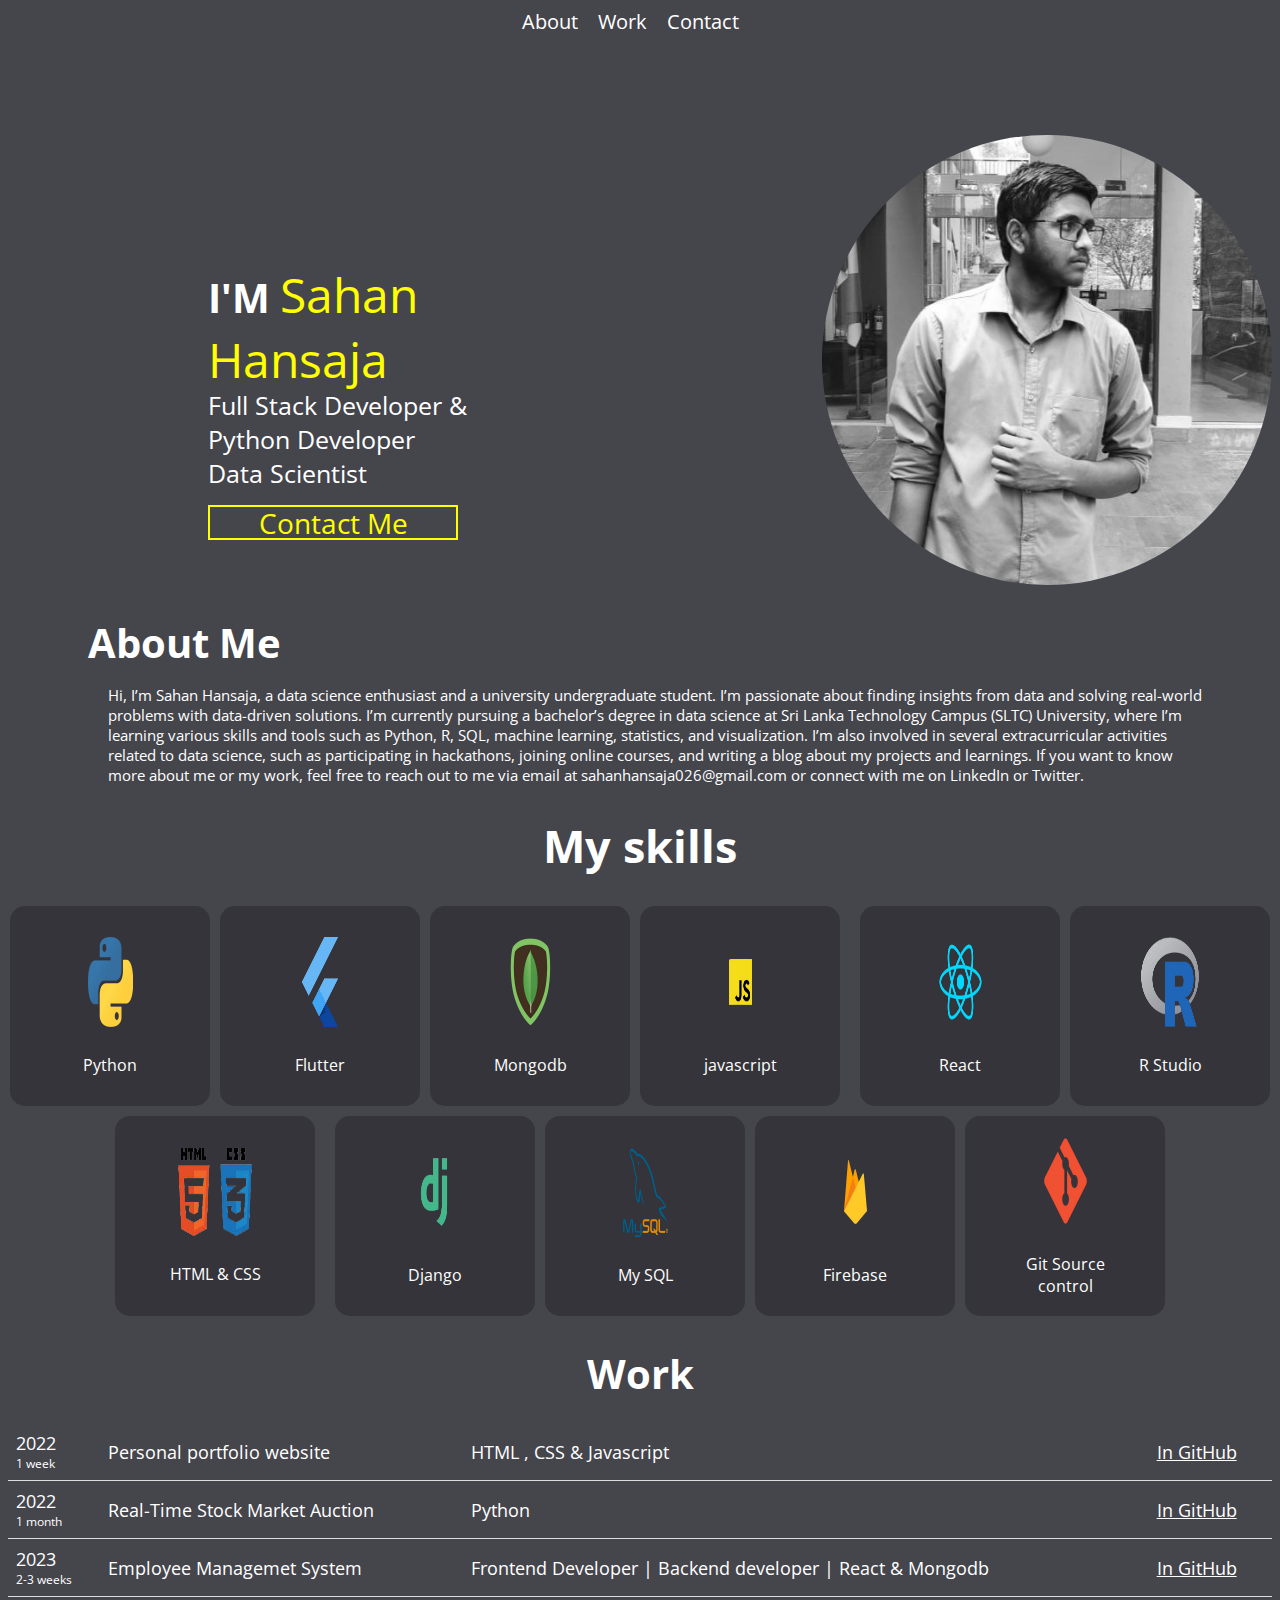
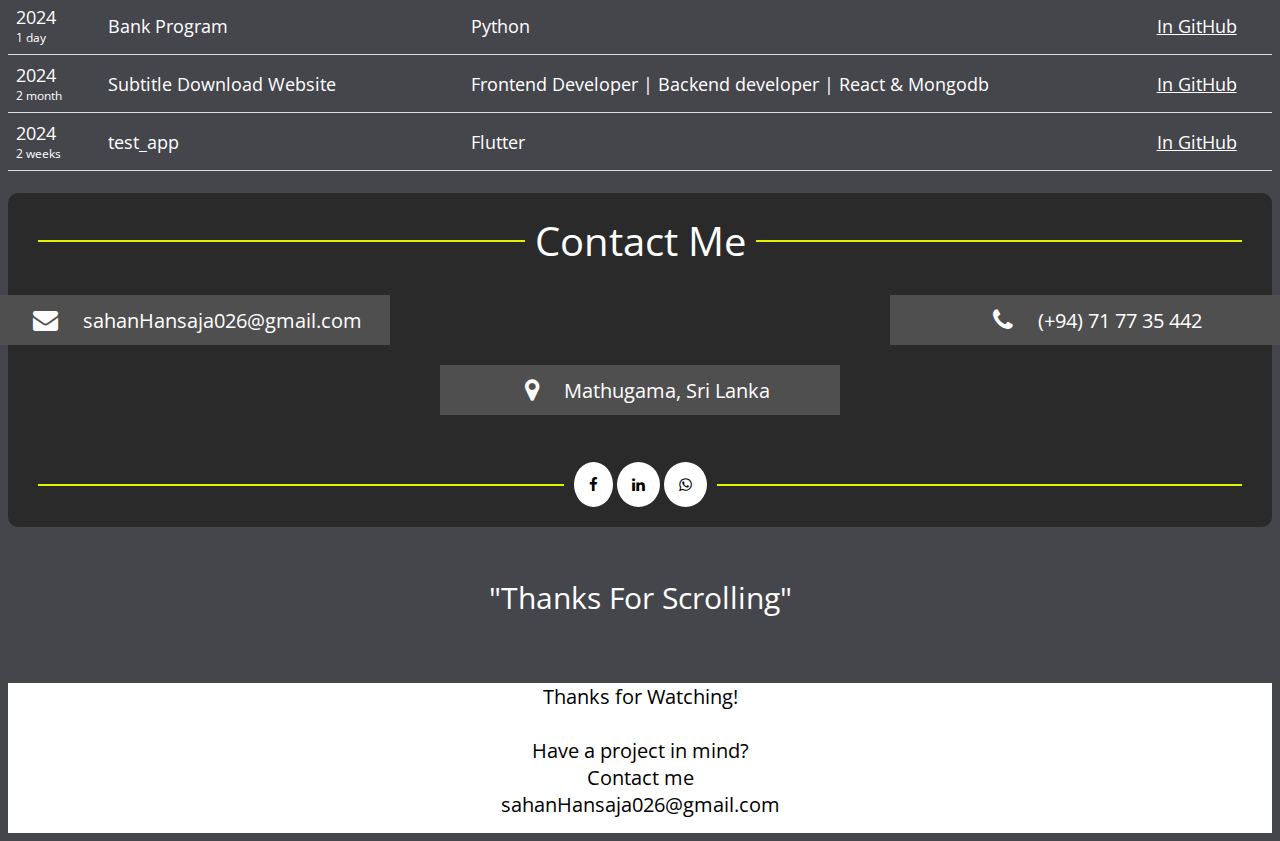
==== index.html @ e324b149 "Update index.html" ====
<html>
  <head>
    <title></title>
    <link rel="stylesheet" href="style.css" />
    <script src="script.js"></script>
    <link rel="preconnect" href="https://fonts.googleapis.com" />
    <link rel="preconnect" href="https://fonts.gstatic.com" crossorigin />
    <link
      href="https://fonts.googleapis.com/css2?family=Open+Sans:ital,wght@0,300..800;1,300..800&display=swap"
      rel="stylesheet"
    />
    <meta name="viewport" content="width=device-width, initial-scale=1" />
    <link
      rel="stylesheet"
      href="https://cdnjs.cloudflare.com/ajax/libs/font-awesome/4.7.0/css/font-awesome.min.css"
    />
  </head>
  <body>
    <nav id="myTopnav">
      <a class="link" href="#about">About</a>
      <a class="link" href="#work">Work</a>
      <a class="link" href="#contact">Contact</a>
      <a href="javascript:void(0);" class="icon" onclick="myFunction()"></a>
    </nav>
    <div class="profile">
      <div class="texts">
        <h1>
          I'M <font color="yellow" size="7px"><b>Sahan Hansaja</b></font>
        </h1>
        <h2>Full Stack Developer & Python Developer</h2>
        <h2>Data Scientist</h2>
        <button>Contact Me</button>
      </div>
      <img
        class="grayscale"
        src="images/profile.jpg"
        alt="Profile"
        width="300"
        height="300"
      />
    </div>
    <div class="sections" id="about">About Me</div>
    <div class="about">
      <p>
        Hi, I’m Sahan Hansaja, a data science enthusiast and a university
        undergraduate student. I’m passionate about finding insights from data
        and solving real-world problems with data-driven solutions. I’m
        currently pursuing a bachelor’s degree in data science at Sri Lanka
        Technology Campus (SLTC) University, where I’m learning various skills
        and tools such as Python, R, SQL, machine learning, statistics, and
        visualization. I’m also involved in several extracurricular activities
        related to data science, such as participating in hackathons, joining
        online courses, and writing a blog about my projects and learnings. If
        you want to know more about me or my work, feel free to reach out to me
        via email at sahanhansaja026@gmail.com or connect with me on LinkedIn or
        Twitter.
      </p>
    </div>
    <center><h1>My skills</h1></center>
    <div class="iconset">
      <!--Python-->
      <div class="poster">
        <img src="images/python.png" alt="Python Icon" />
        <br />
        Python
      </div>
      <!--Flutter-->
      <div class="poster">
        <img src="images/flutter.png" alt="Flutter Icon" />
        <br />
        Flutter
      </div>
      <!--Mongodb-->
      <div class="poster">
        <img src="images/mongodb.png" alt="mongodb Icon" />
        <br />
        Mongodb
      </div>
      <!--JavaScript-->
      <div class="poster">
        <img src="images/javascript.png" alt="javascript Icon" />
        <br />
        javascript
      </div>

      <br />

      <!--React-->
      <div class="poster">
        <img src="images/react.png" alt="React Icon" />
        <br />
        React
      </div>
      <!--R-->
      <div class="poster">
        <img src="images/r.png" alt="r Icon" />
        <br />
        R Studio
      </div>
      <!--HTML and CSS-->
      <div class="poster">
        <img src="images/html.png" alt="html and css Icon" />
        <br />
        HTML & CSS
      </div>

      <br />

      <!--Django-->
      <div class="poster">
        <img src="images/django.png" alt="Django Icon" />
        <br />
        Django
      </div>
      <!--MY SQL-->
      <div class="poster">
        <img src="images/sql.png" alt="MY SQL Icon" />
        <br />
        My SQL
      </div>
      <!--Firebase-->
      <div class="poster">
        <img src="images/firebase.png" alt="Firebase Icon" />
        <br />
        Firebase
      </div>
      <!--git-->
      <div class="poster">
        <img src="images/git.png" alt="git source control Icon" />
        <br />
        Git Source<br />control
      </div>
    </div>
    <center><div class="title" id="work">Work</div></center>
    <br />
    <div class="portfolio">
      <table id="customers">
        <tr>
          <td>
            2022<br />
            <div class="subtopic">1 week</div>
          </td>
          <td>Personal portfolio website</td>
          <td>HTML , CSS & Javascript</td>
          <td>
            <a
              href="https://github.com/sahanHansaja026/My-Portfolio---HTML-CSS-JavaScript-"
              ><u>In GitHub</u></a
            >
          </td>
        </tr>
        <tr>
          <td>
            2022<br />
            <div class="subtopic">1 month</div>
          </td>
          <td>Real-Time Stock Market Auction</td>
          <td>Python</td>
          <td>
            <a
              href="https://github.com/sahanHansaja026/Real-Time-Stock-Market-Auction---Python-Web-Socket-"
              ><u>In GitHub</u></a
            >
          </td>
        </tr>
        <tr>
          <td>
            2023<br />
            <div class="subtopic">2-3 weeks</div>
          </td>
          <td>Employee Managemet System</td>
          <td>Frontend Developer | Backend developer | React & Mongodb</td>
          <td>
            <a
              href="https://github.com/sahanHansaja026/Employee-Management-System---MERN-"
              ><u>In GitHub</u></a
            >
          </td>
        </tr>
        <tr>
          <td>
            2024<br />
            <div class="subtopic">1 day</div>
          </td>
          <td>Bank Program</td>
          <td>Python</td>
          <td>
            <a href="https://github.com/sahanHansaja026/Bank-Program---Python-"
              ><u>In GitHub</u></a
            >
          </td>
        </tr>
        <tr>
          <td>
            2024<br />
            <div class="subtopic">2 month</div>
          </td>
          <td>Subtitle Download Website</td>
          <td>Frontend Developer | Backend developer | React & Mongodb</td>
          <td>
            <a
              href="https://github.com/sahanHansaja026/subtitle-website---MERN-"
              ><u>In GitHub</u></a
            >
          </td>
        </tr>
        <tr>
          <td>
            2024<br />
            <div class="subtopic">2 weeks</div>
          </td>
          <td>test_app</td>
          <td>Flutter</td>
          <td>
            <a
              href="https://github.com/sahanHansaja026/Mobile-Templates---Flutter-"
              ><u>In GitHub</u></a
            >
          </td>
        </tr>
      </table>
    </div>
    <br />
    <div class="contact-section">
      <h1 class="contact-header" id="contact"><span>Contact Me</span></h1>
      <br />
      <div class="containers">
        <div class="box-wrapper">
          <div class="box">
            <i
              class="fa fa-envelope"
              style="font-size: 25px; color: rgb(253, 253, 253)"
            ></i>
            sahanHansaja026@gmail.com
          </div>
          <div class="box">
            <i
              class="fa fa-phone"
              style="font-size: 25px; color: rgb(253, 253, 253)"
            ></i
            >(+94) 71 77 35 442
          </div>
        </div>
        <div class="box-wrapper">
          <div class="box">
            <i
              class="fa fa-map-marker"
              style="font-size: 25px; color: rgb(253, 253, 253)"
            ></i
            >Mathugama, Sri Lanka
          </div>
        </div>
        <br />
      </div>
      <h1 class="contact-icon">
        <span>
          <a href="#" class="fa fa-facebook"></a>
          <a href="#" class="fa fa-linkedin"></a>
          <a href="#" class="fa fa-whatsapp"></a>
        </span>
      </h1>
    </div>
    <center><div class="end">"Thanks For Scrolling"</div></center>
    <div class="foot">
      <div class="textof">
        <center>
          <b>
            Thanks for Watching!<br />
            <br />
            Have a project in mind?<br />
            Contact me<br />
            sahanHansaja026@gmail.com
          </b>
        </center>
      </div>
    </div>
  </body>
</html>
---- style.css ----
body {
  background-color: rgb(69, 69, 76);
}
* {
  font-family: "Open Sans", sans-serif;
  font-optical-sizing: auto;
  font-weight: 400;
  font-style: normal;
  font-variation-settings: "wdth" 100;
}
nav {
  display: flex;
  gap: 20px;
  justify-content: center;
}

nav a {
  text-decoration: none;
  font-size: 20px;
  color: white;
}
.profile {
  margin-top: 200px;
  display: flex;
  margin-left: 200px;
}
.profile .texts {
  flex-direction: column;
}
.profile .texts h1 {
  color: white;
  font-size: 40px;
  margin-bottom: -25px;
  font-weight: bold;
}
.profile .texts h2 {
  font-size: 25px;
  color: white;
  margin-bottom: -20px;
}
.profile img {
  width: 33%;
  margin-top: -100px;
  margin-left: 300px;
  width: 450px;
  height: 450px;
  border-radius: 50%;
}
.profile .texts button {
  background-color: transparent;
  border: 2px solid yellow;
  width: 250px;
  height: 35px;
  color: yellow;
  font-size: 28px;
  margin-top: 35px;
  text-align: center;
  padding: 0;
  display: flex;
  align-items: center;
  justify-content: center;
}

.grayscale {
  filter: grayscale(100%);
}
.sections {
  margin-left: 80px;
  color: white;
  font-size: 40px;
  margin-top: 30px;
  font-weight: bold;
}
.title {
  color: white;
  font-size: 40px;
  margin-top: 30px;
  font-weight: bold;
}
.about {
  margin-left: 100px;
  color: white;
  width: 1100px;
}
.about p {
  font-size: 15px;
}
h1 {
  font-weight: bold;
  font-size: 45px;
  color: white;
}

.iconset {
  display: flex;
  flex-wrap: wrap;
  justify-content: center;
  margin-top: 20px;
  width: 100%;
  height: fit-content;
  gap: 10px;
}

.iconset .poster {
  width: 200px;
  height: 200px;
  background-color: rgb(52, 52, 58);
  display: flex;
  flex-direction: column;
  justify-content: center;
  align-items: center;
  text-align: center;
  padding: 10px;
  box-sizing: border-box;
  color: white;
  border-radius: 15px;
}
.iconset .poster:hover {
  background-color: rgb(73, 73, 85);
}
.iconset .poster img {
  max-width: 100%;
  max-height: 50%;
  margin-bottom: 5px;
}

.iconset br {
  display: flex;
  width: 100%;
  content: "";
}

.portfolio {
  font-size: 25px;
  color: white;
}
#customers {
  border-collapse: collapse;
  width: 100%;
  color: white;
  font-size: 18px;
}

#customers .subtopic {
  font-size: 12px;
}

#customers td,
#customers th {
  border-bottom: 1px solid #ddd;
  padding: 8px;
}

#customers tr:hover {
  background-color: #ddd;
  color: black;
}

#customers tr:hover a {
  color: black;
}

#customers a {
  color: white;
  text-decoration: none;
}

.contact-section {
  text-align: center;
  margin: none;
  padding: 20px;
  border-radius: 10px;
  font-size: 20px;
  font-weight: bold;
  background-color: rgb(43, 42, 42);
}

.contact-header {
  display: flex;
  align-items: center;
  justify-content: center;
  font-size: 2em;
  color: #ffffff;
  margin: 0;
  position: relative;
}
.contact-icon {
  display: flex;
  align-items: center;
  justify-content: center;
  font-size: 15px;
  color: #ffffff;
  margin: 0;
  position: relative;
}

.contact-header::before,
.contact-header::after,
.contact-icon::before,
.contact-icon::after {
  content: "";
  flex: 1;
  border-bottom: 2px solid #e2f200;
  margin: 0 10px;
}

.containers {
  display: flex;
  flex-direction: column;
  gap: 20px; 
  align-items: center;
}

.box-wrapper {
  display: flex;
  gap: 500px; 
}

.box {
  width: 400px;
  height: 50px;
  background-color: #504f4f;
  color: #ffffff;
  display: flex;
  justify-content: center;
  align-items: center;
}
.box .fa{
  margin-right: 10px;
}
.fa {
  padding: 15px;
  font-size: 50px;
  text-align: center;
  text-decoration: none;
  border-radius: 50%;
}

.fa:hover {
    opacity: 0.7;
}

.fa-facebook {
  background: #ffffff;
  color: rgb(0, 0, 0);
}

.fa-linkedin {
  background: #ffffff;
  color: rgb(0, 0, 0);
}
.fa-whatsapp {
  background: #ffffff;
  color: rgb(0, 0, 0);
}
.end{
  font-size: 30px;
  color: white;
  margin-top: 50px;
  margin-bottom: 50px;
}
.foot{
  background-color: white;
  height: 150px;
  font-size: 20px;
  font-weight: bold;
  margin-top: 25px;
}
.textof{
  margin-top: 65px;
  font-size: 20px;
  font-weight: bold;
}
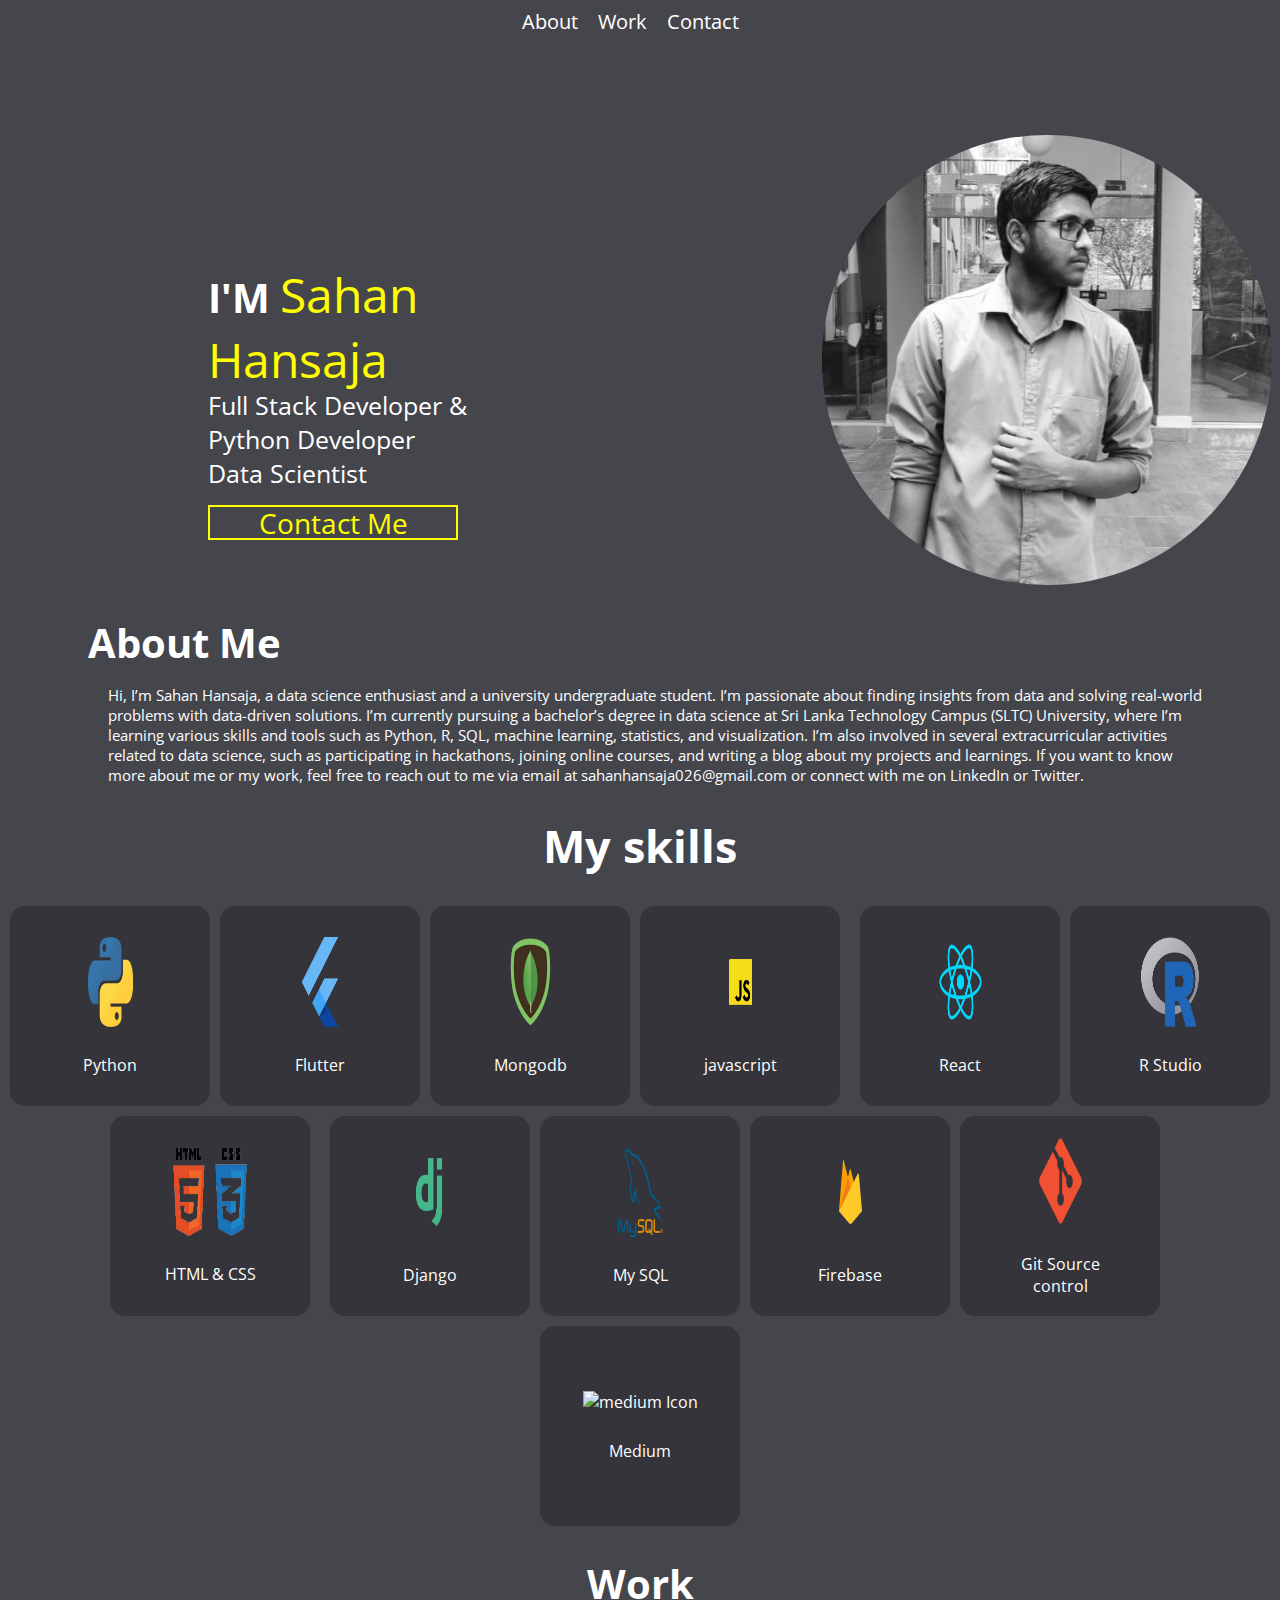
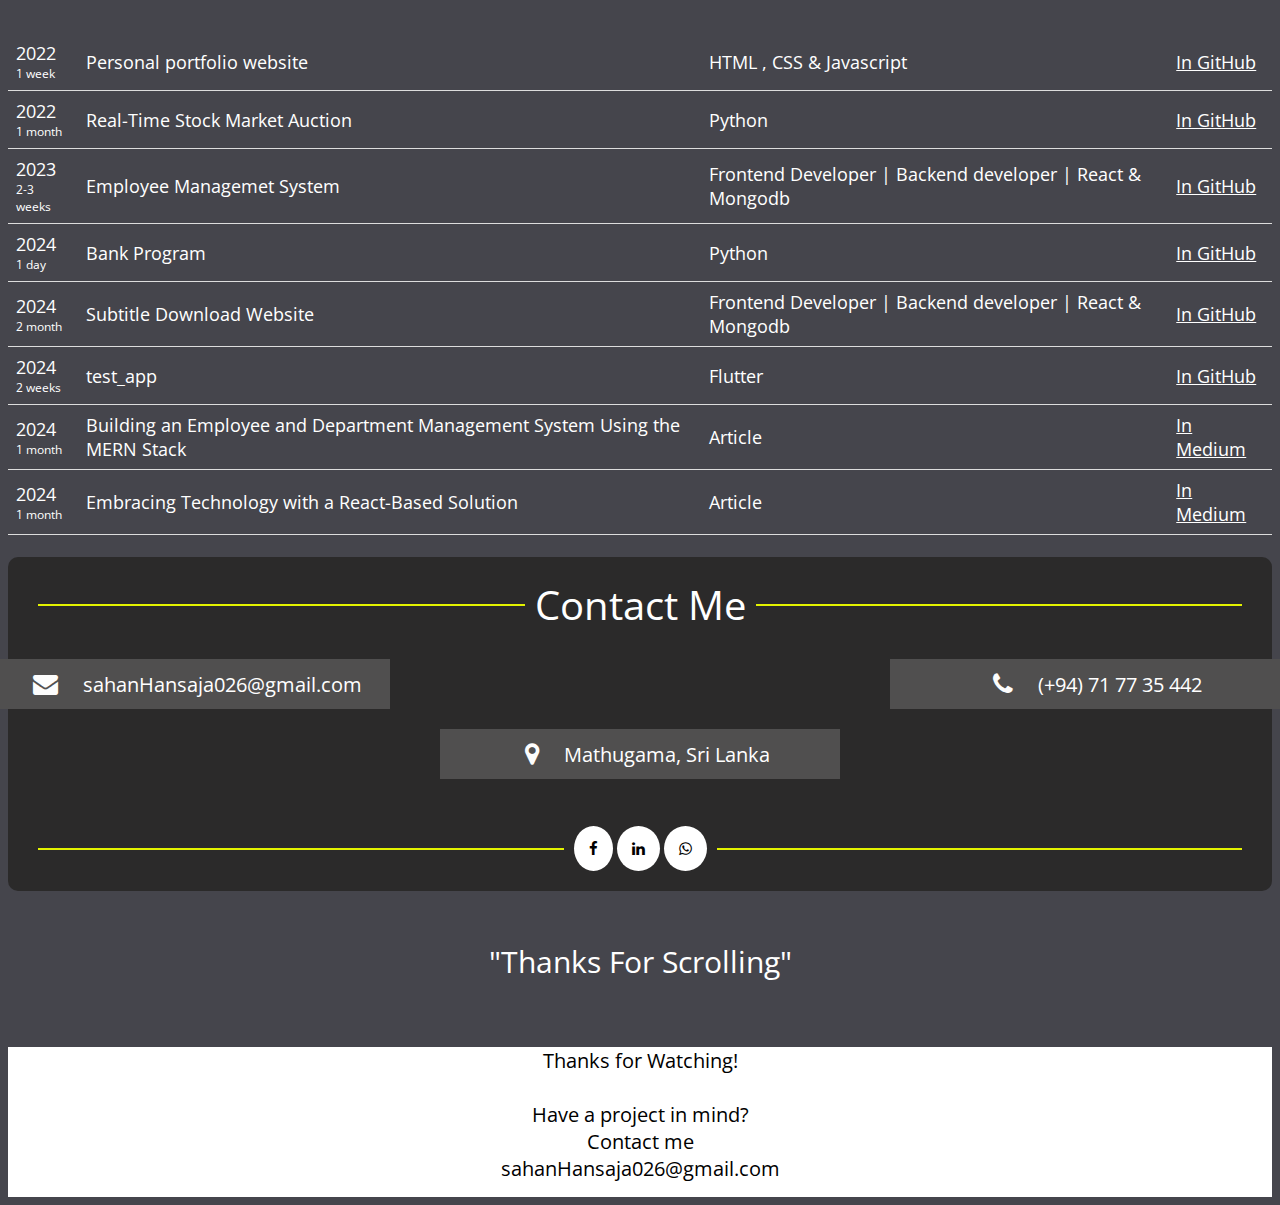
==== commit 4dd6258a: "Update index.html" ====
--- a/index.html
+++ b/index.html
@@ -108,27 +108,36 @@
 
       <!--Django-->
       <div class="poster">
-        <img src="images/django.png" alt="Django Icon" />
+        <img src="/images/django.png" alt="Django Icon" />
         <br />
         Django
       </div>
       <!--MY SQL-->
       <div class="poster">
-        <img src="images/sql.png" alt="MY SQL Icon" />
+        <img src="/images/sql.png" alt="MY SQL Icon" />
         <br />
         My SQL
       </div>
       <!--Firebase-->
       <div class="poster">
-        <img src="images/firebase.png" alt="Firebase Icon" />
+        <img src="/images/firebase.png" alt="Firebase Icon" />
         <br />
         Firebase
       </div>
       <!--git-->
       <div class="poster">
-        <img src="images/git.png" alt="git source control Icon" />
+        <img src="/images/git.png" alt="git source control Icon" />
         <br />
         Git Source<br />control
+      </div>
+
+      <br />
+
+      <!--medium-->
+      <div class="poster">
+        <img src="/images/medium.png" alt="medium Icon" />
+        <br />
+        Medium
       </div>
     </div>
     <center><div class="title" id="work">Work</div></center>
@@ -215,6 +224,37 @@
             <a
               href="https://github.com/sahanHansaja026/Mobile-Templates---Flutter-"
               ><u>In GitHub</u></a
+            >
+          </td>
+        </tr>
+        <tr>
+          <td>
+            2024<br />
+            <div class="subtopic">1 month</div>
+          </td>
+          <td>
+            Building an Employee and Department Management System Using the MERN
+            Stack
+          </td>
+          <td>Article</td>
+          <td>
+            <a
+              href="https://medium.com/@sahanhansaja026/building-an-employee-and-department-management-system-using-the-mern-stack-48e07afddf5f"
+              ><u>In Medium</u></a
+            >
+          </td>
+        </tr>
+        <tr>
+          <td>
+            2024<br />
+            <div class="subtopic">1 month</div>
+          </td>
+          <td>Embracing Technology with a React-Based Solution</td>
+          <td>Article</td>
+          <td>
+            <a
+              href="https://medium.com/@sahanhansaja026/embracing-technology-with-a-react-based-solution-4844857ac4e4"
+              ><u>In Medium</u></a
             >
           </td>
         </tr>
--- a/style.css
+++ b/style.css
@@ -19,6 +19,7 @@
   font-size: 20px;
   color: white;
 }
+
 .profile {
   margin-top: 200px;
   display: flex;
@@ -71,6 +72,7 @@
   margin-top: 30px;
   font-weight: bold;
 }
+
 .title {
   color: white;
   font-size: 40px;
@@ -84,11 +86,6 @@
 }
 .about p {
   font-size: 15px;
-}
-h1 {
-  font-weight: bold;
-  font-size: 45px;
-  color: white;
 }
 
 .iconset {
@@ -184,6 +181,7 @@
   margin: 0;
   position: relative;
 }
+
 .contact-icon {
   display: flex;
   align-items: center;
@@ -207,13 +205,13 @@
 .containers {
   display: flex;
   flex-direction: column;
-  gap: 20px; 
+  gap: 20px;
   align-items: center;
 }
 
 .box-wrapper {
   display: flex;
-  gap: 500px; 
+  gap: 500px;
 }
 
 .box {
@@ -225,9 +223,10 @@
   justify-content: center;
   align-items: center;
 }
-.box .fa{
+.box .fa {
   margin-right: 10px;
 }
+
 .fa {
   padding: 15px;
   font-size: 50px;
@@ -237,7 +236,7 @@
 }
 
 .fa:hover {
-    opacity: 0.7;
+  opacity: 0.7;
 }
 
 .fa-facebook {
@@ -253,21 +252,112 @@
   background: #ffffff;
   color: rgb(0, 0, 0);
 }
-.end{
+.end {
   font-size: 30px;
   color: white;
   margin-top: 50px;
   margin-bottom: 50px;
 }
-.foot{
+
+.foot {
   background-color: white;
   height: 150px;
   font-size: 20px;
   font-weight: bold;
   margin-top: 25px;
 }
-.textof{
+.textof {
   margin-top: 65px;
   font-size: 20px;
   font-weight: bold;
-}+}
+h1 {
+  font-weight: bold;
+  font-size: 45px;
+  color: white;
+}
+@media (max-width: 576px) {
+  .iconset .poster {
+    width: 120px;
+    height: 120px;
+  }
+  .about {
+    display: block;
+    margin-left: 0px;
+    width: auto;
+  }
+  .about p {
+    font-size: 10px;
+  }
+  h1 {
+    font-size: 19px;
+  }
+  .containers {
+    display: block;
+  }
+  .end {
+    font-size: 19px;
+  }
+  .foot {
+    font-size: 15px;
+    width: auto;
+  }
+  .textof {
+    font-size: 15px;
+  }
+  .box-wrapper {
+    flex-direction: column;
+    gap: 0px;
+  }
+  .box {
+    width: 100%;
+    height: auto;
+    gap: 20px;
+  }
+  .box {
+    width: auto;
+    height: 40px;
+    font-size: 15px;
+    gap: 20px;
+  }
+  .contact-header {
+    font-size: 20px;
+  }
+  #customers {
+    font-size: 12px;
+  }
+  #customers .subtopic {
+    font-size: 8px;
+  }
+  .sections {
+    font-size: 19px;
+    margin-left: 0px;
+  }
+  .profile {
+    margin-top: 50px;
+    margin-left: 0px;
+    display: block;
+  }
+  .profile .texts h1 {
+    font-size: none;
+  }
+  .profile .texts h2 {
+    margin-top: 30px;
+    margin-left: 0px;
+    font-size: 15px;
+  }
+  .profile img {
+    display: block;
+    margin-top: 50px;
+    margin-left: 10px;
+    width: 250px;
+    height: 250px;
+  }
+  .profile .texts button {
+    width: 150px;
+    font-size: 15px;
+  }
+  nav a {
+    font-size: 15px;
+  }
+}
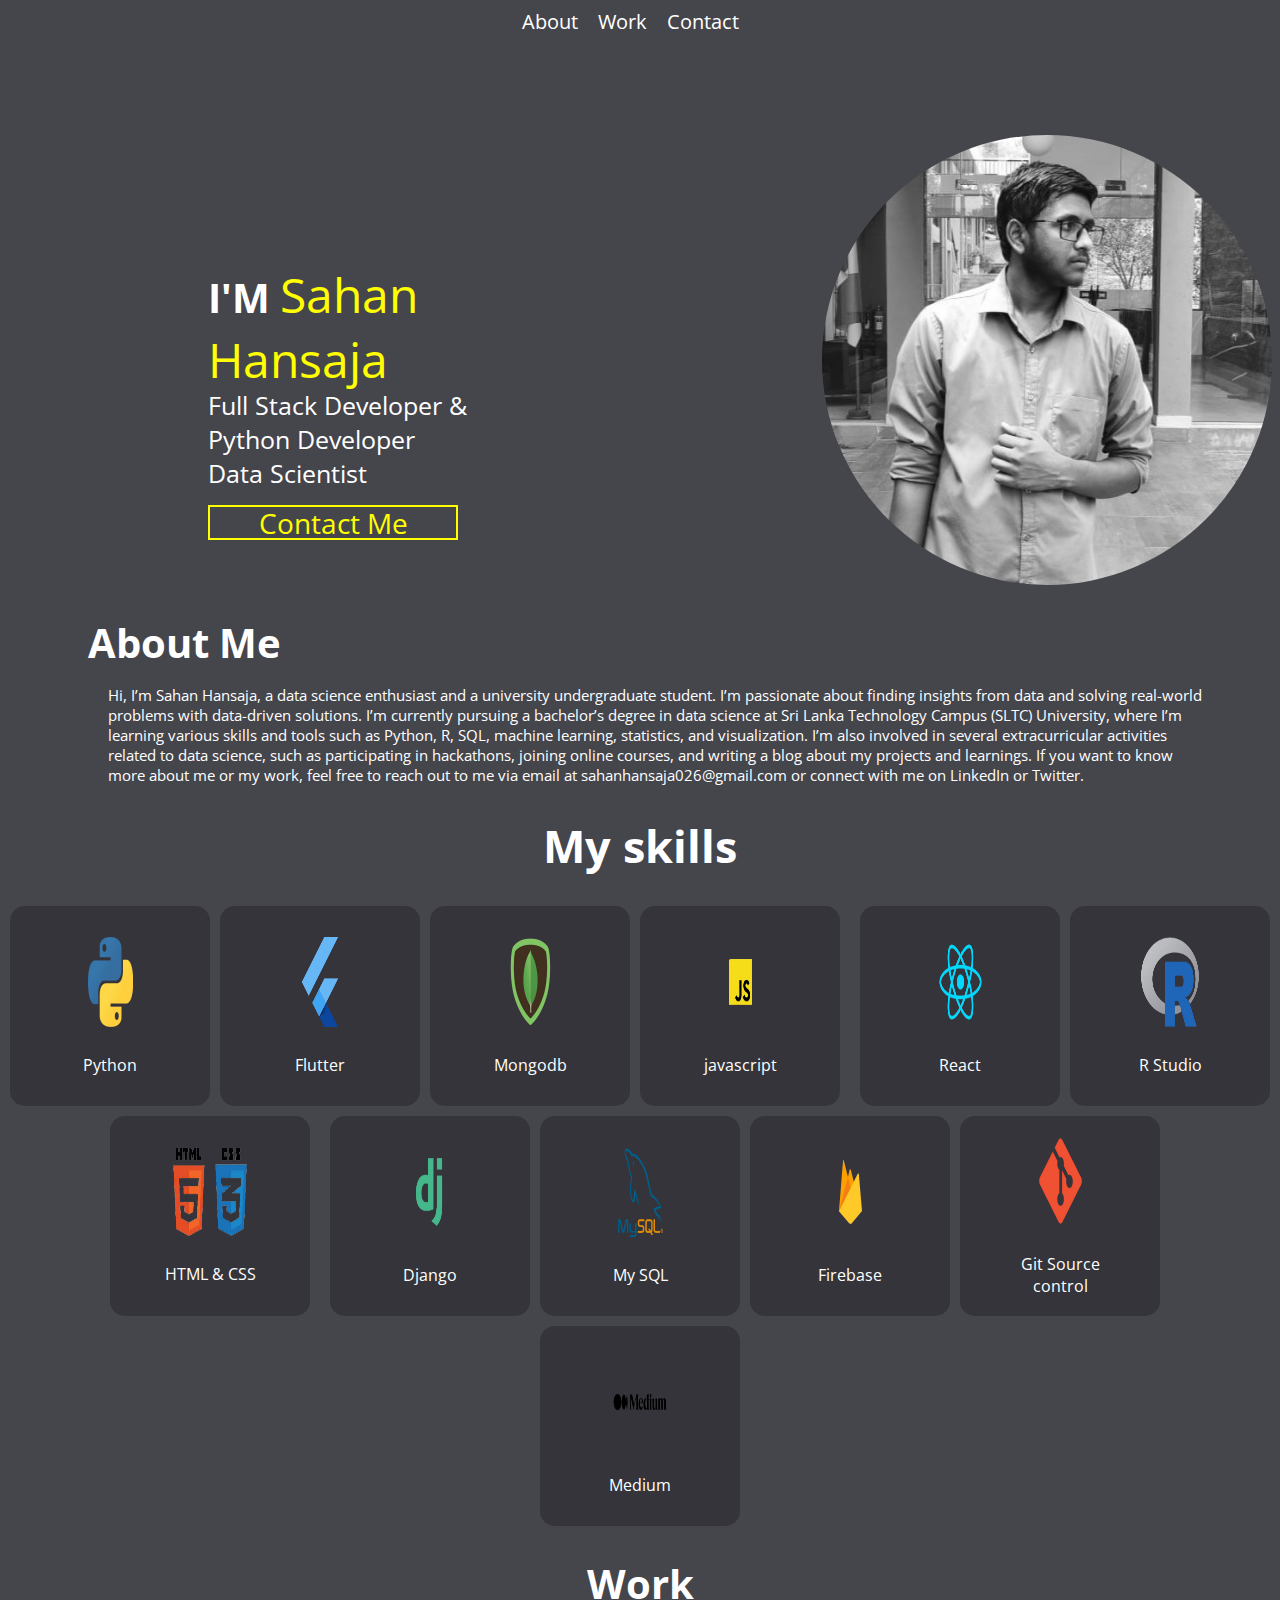
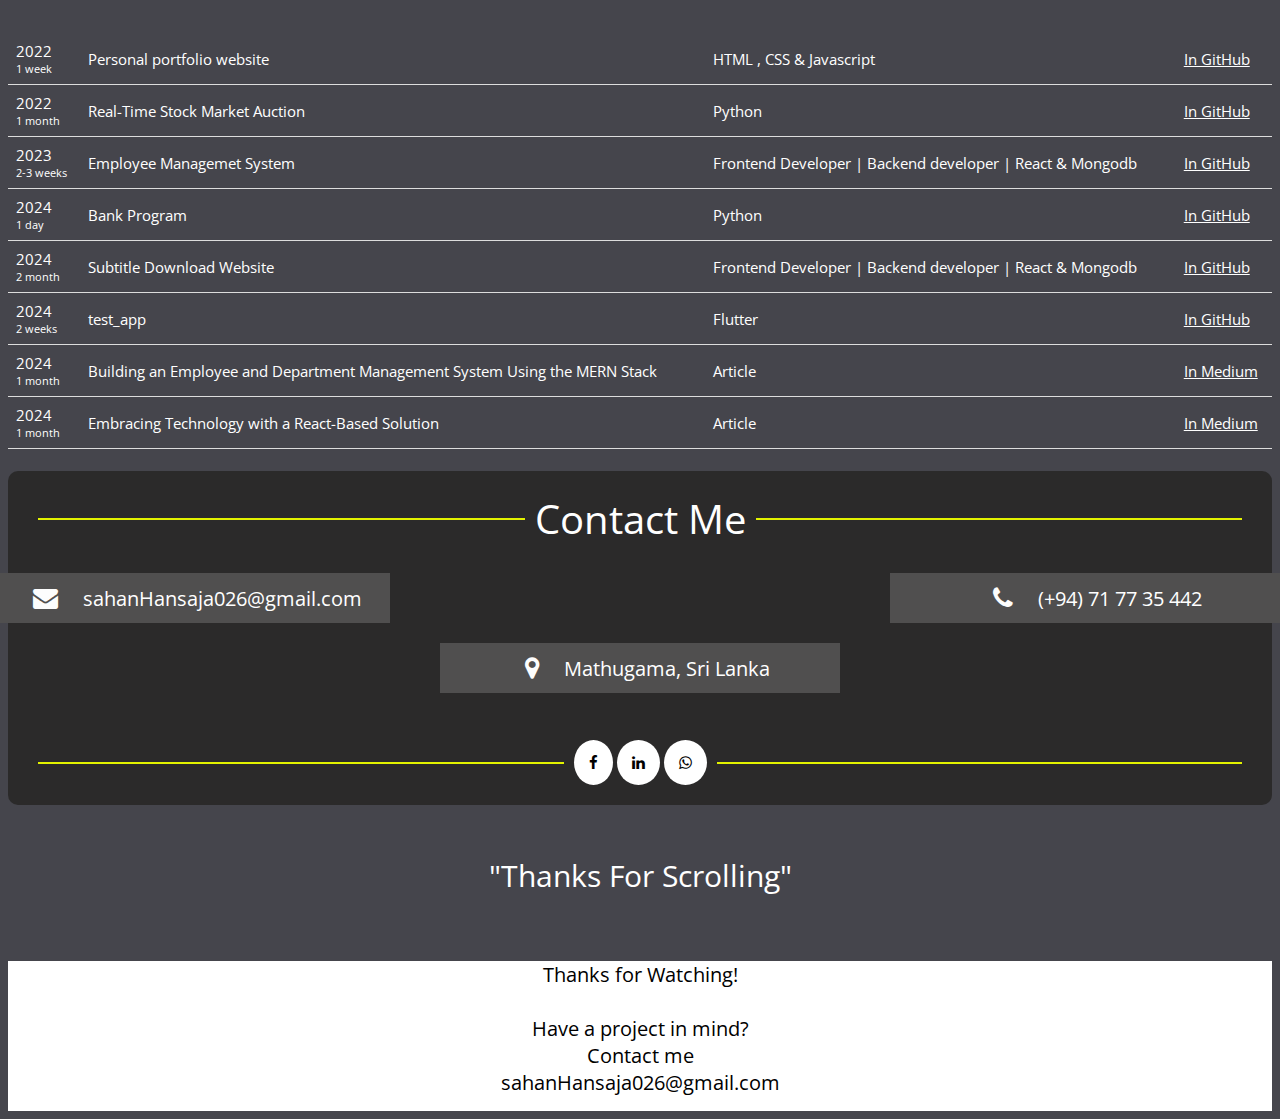
==== commit 6cb91b6b: "Update index.html" ====
--- a/index.html
+++ b/index.html
@@ -108,25 +108,25 @@
 
       <!--Django-->
       <div class="poster">
-        <img src="/images/django.png" alt="Django Icon" />
+        <img src="images/django.png" alt="Django Icon" />
         <br />
         Django
       </div>
       <!--MY SQL-->
       <div class="poster">
-        <img src="/images/sql.png" alt="MY SQL Icon" />
+        <img src="images/sql.png" alt="MY SQL Icon" />
         <br />
         My SQL
       </div>
       <!--Firebase-->
       <div class="poster">
-        <img src="/images/firebase.png" alt="Firebase Icon" />
+        <img src="images/firebase.png" alt="Firebase Icon" />
         <br />
         Firebase
       </div>
       <!--git-->
       <div class="poster">
-        <img src="/images/git.png" alt="git source control Icon" />
+        <img src="images/git.png" alt="git source control Icon" />
         <br />
         Git Source<br />control
       </div>
@@ -135,7 +135,7 @@
 
       <!--medium-->
       <div class="poster">
-        <img src="/images/medium.png" alt="medium Icon" />
+        <img src="images/medium.png" alt="medium Icon" />
         <br />
         Medium
       </div>
--- a/style.css
+++ b/style.css
@@ -135,11 +135,11 @@
   border-collapse: collapse;
   width: 100%;
   color: white;
-  font-size: 18px;
+  font-size: 15px;
 }
 
 #customers .subtopic {
-  font-size: 12px;
+  font-size: 11px;
 }
 
 #customers td,
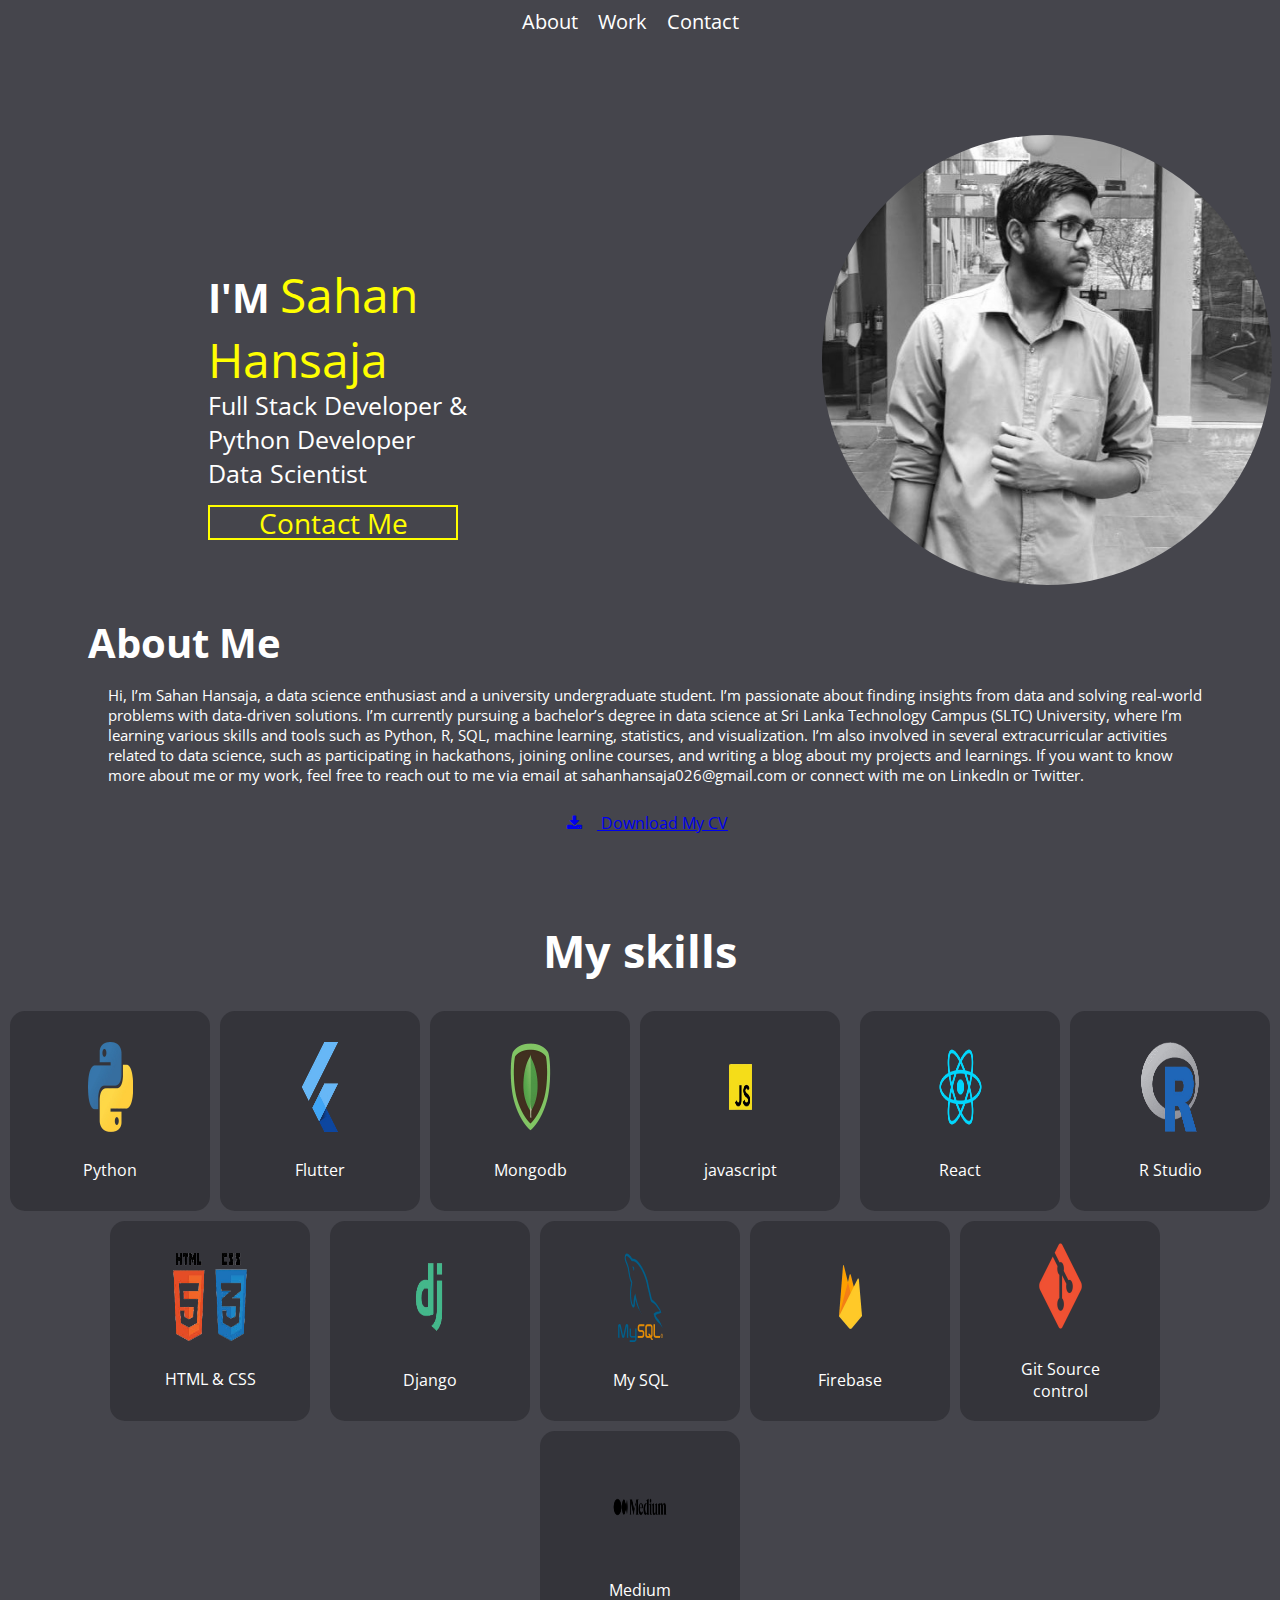
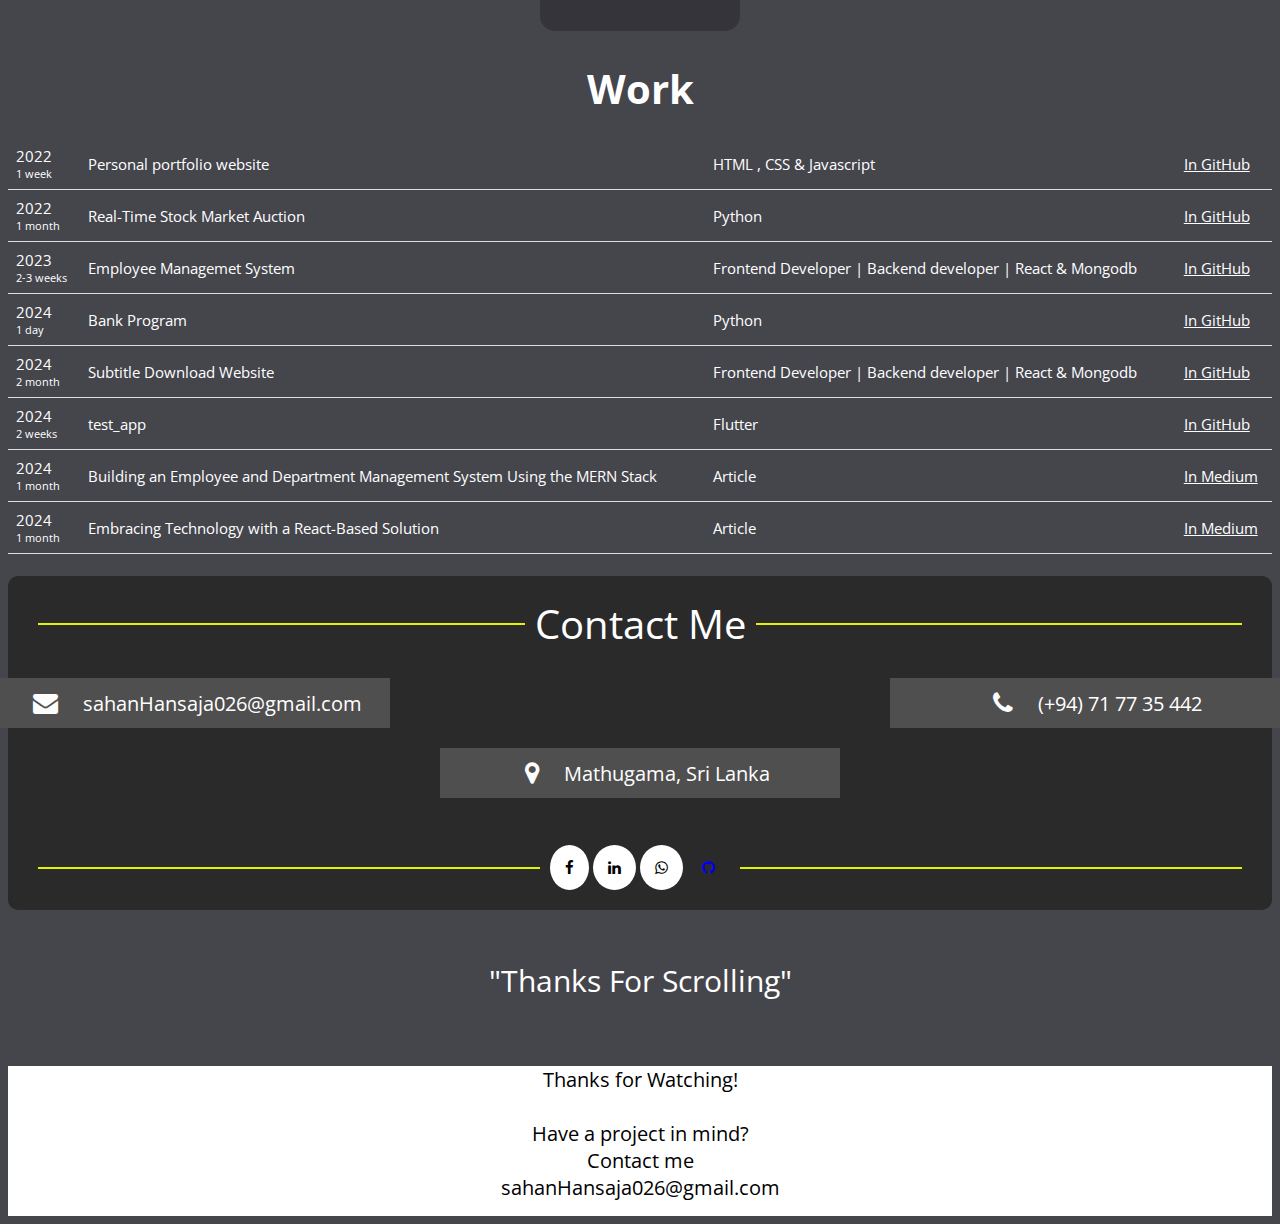
==== commit df5c08bd: "Update index.html" ====
--- a/index.html
+++ b/index.html
@@ -56,6 +56,13 @@
         Twitter.
       </p>
     </div>
+    <center>
+      <a href="sahan hansaja CV .pdf" class="btn" download>
+        <i class="fa fa-download"></i> Download My CV
+      </a>
+    </center>
+    <br />
+    <br />
     <center><h1>My skills</h1></center>
     <div class="iconset">
       <!--Python-->
@@ -296,7 +303,8 @@
         <span>
           <a href="#" class="fa fa-facebook"></a>
           <a href="#" class="fa fa-linkedin"></a>
-          <a href="#" class="fa fa-whatsapp"></a>
+          <a href="https://wa.me/qr/B6ZVC2754A5DB1" class="fa fa-whatsapp"></a>
+          <a href="https://github.com/sahanHansaja026" class="fa fa-github"></a>
         </span>
       </h1>
     </div>
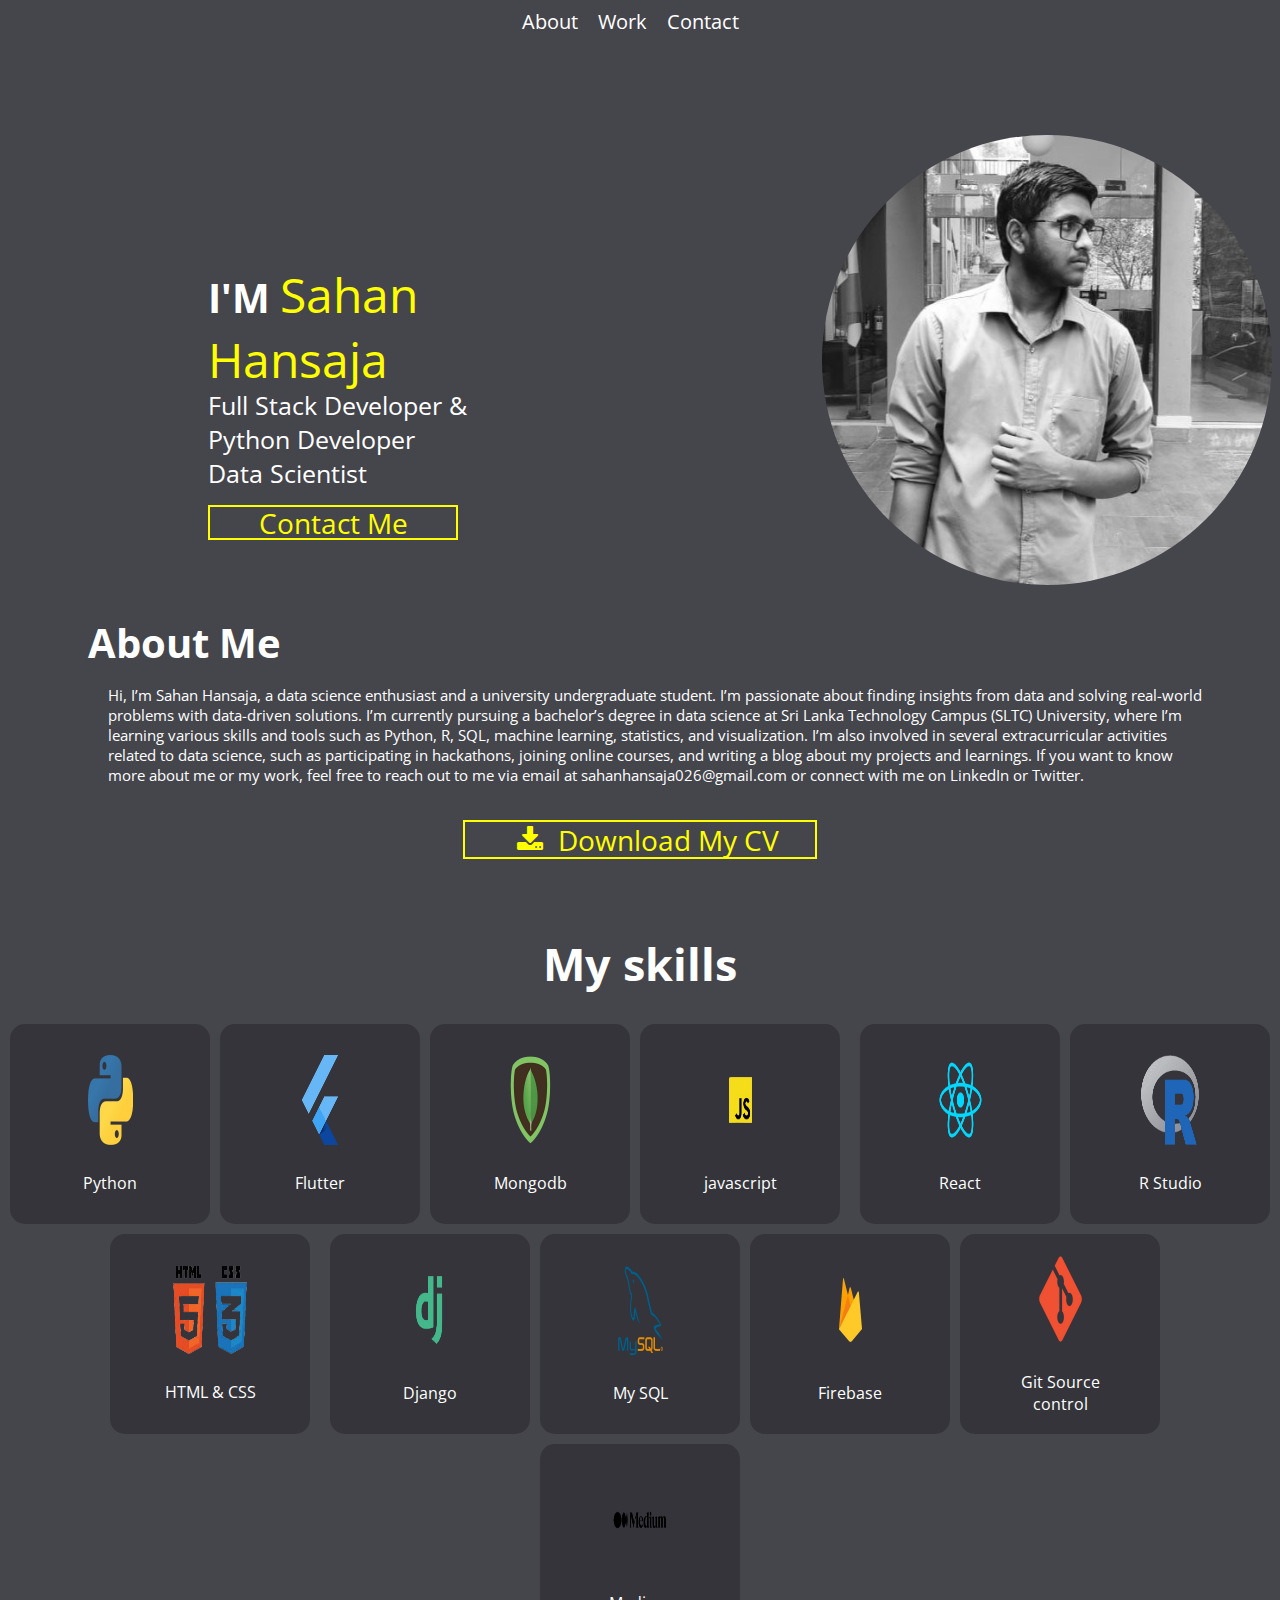
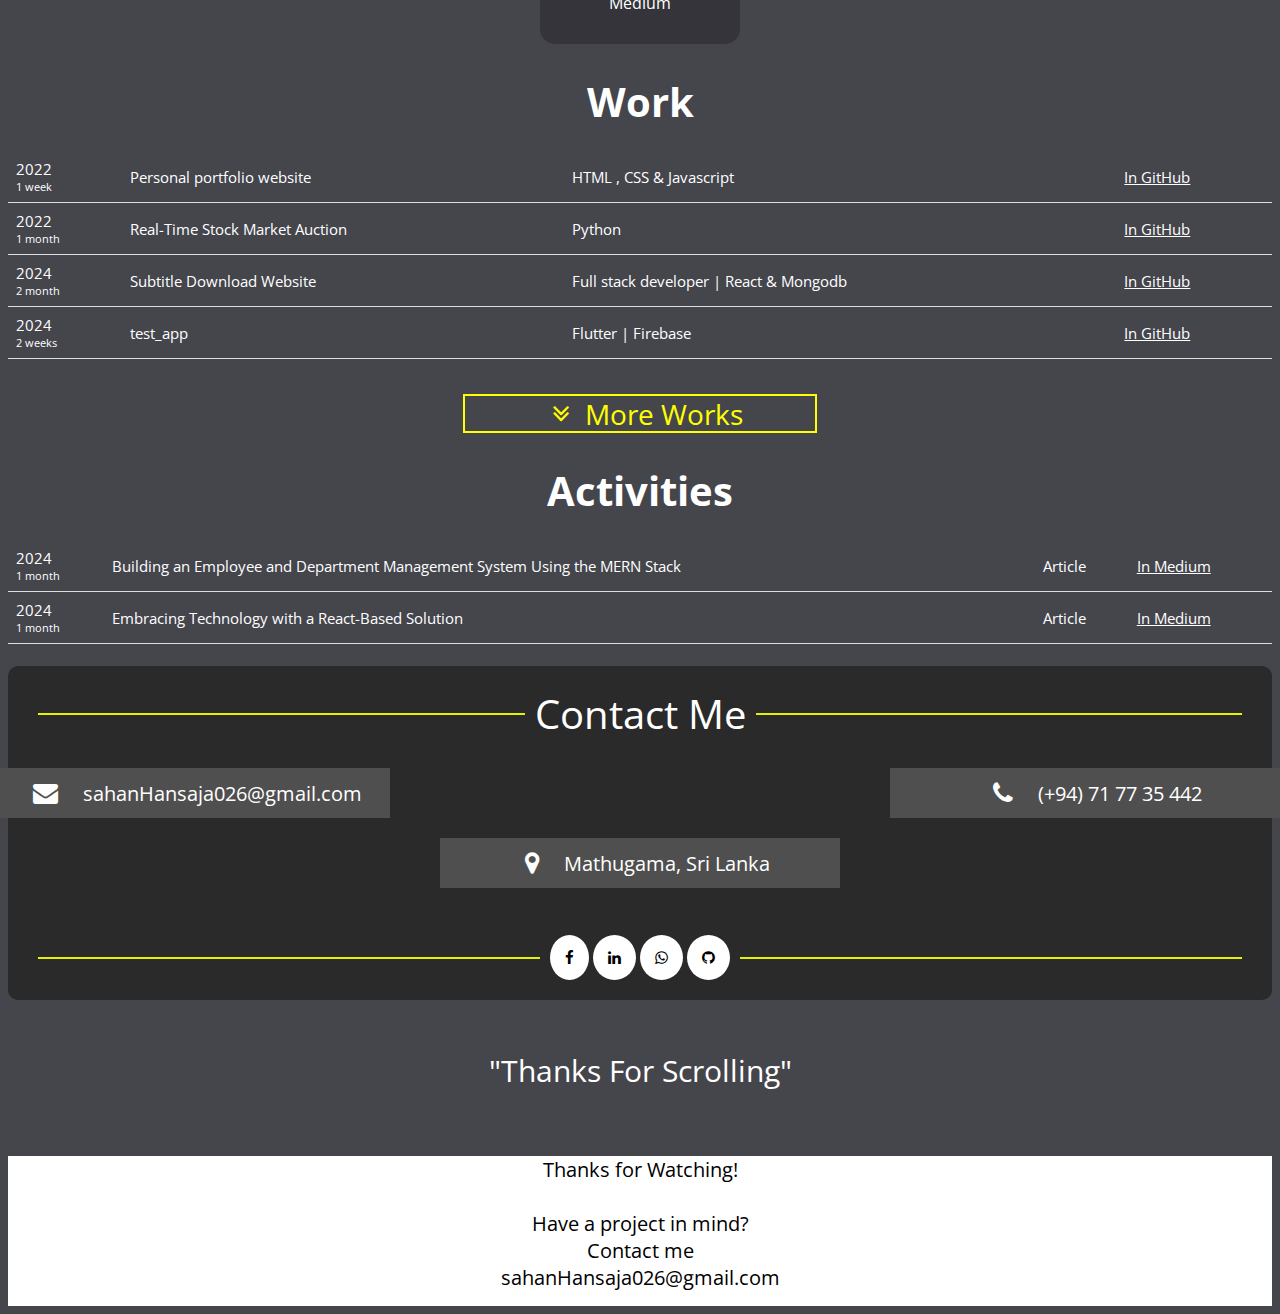
==== commit 340fb86d: "Update index.html" ====
--- a/index.html
+++ b/index.html
@@ -147,6 +147,7 @@
         Medium
       </div>
     </div>
+    <!--works-->
     <center><div class="title" id="work">Work</div></center>
     <br />
     <div class="portfolio">
@@ -181,38 +182,11 @@
         </tr>
         <tr>
           <td>
-            2023<br />
-            <div class="subtopic">2-3 weeks</div>
-          </td>
-          <td>Employee Managemet System</td>
-          <td>Frontend Developer | Backend developer | React & Mongodb</td>
-          <td>
-            <a
-              href="https://github.com/sahanHansaja026/Employee-Management-System---MERN-"
-              ><u>In GitHub</u></a
-            >
-          </td>
-        </tr>
-        <tr>
-          <td>
-            2024<br />
-            <div class="subtopic">1 day</div>
-          </td>
-          <td>Bank Program</td>
-          <td>Python</td>
-          <td>
-            <a href="https://github.com/sahanHansaja026/Bank-Program---Python-"
-              ><u>In GitHub</u></a
-            >
-          </td>
-        </tr>
-        <tr>
-          <td>
             2024<br />
             <div class="subtopic">2 month</div>
           </td>
           <td>Subtitle Download Website</td>
-          <td>Frontend Developer | Backend developer | React & Mongodb</td>
+          <td>Full stack developer | React & Mongodb</td>
           <td>
             <a
               href="https://github.com/sahanHansaja026/subtitle-website---MERN-"
@@ -226,7 +200,7 @@
             <div class="subtopic">2 weeks</div>
           </td>
           <td>test_app</td>
-          <td>Flutter</td>
+          <td>Flutter | Firebase</td>
           <td>
             <a
               href="https://github.com/sahanHansaja026/Mobile-Templates---Flutter-"
@@ -234,6 +208,18 @@
             >
           </td>
         </tr>
+      </table>
+      <center>
+        <a href="work.html" class="btn">
+          <i class="fa fa-angle-double-down"></i> More Works
+        </a>
+      </center>
+    </div>
+    <!--activities-->
+    <center><div class="title" id="work">Activities</div></center>
+    <br />
+    <div class="portfolio">
+      <table id="customers">
         <tr>
           <td>
             2024<br />
--- a/style.css
+++ b/style.css
@@ -252,6 +252,10 @@
   background: #ffffff;
   color: rgb(0, 0, 0);
 }
+.fa-github {
+  background: #ffffff;
+  color: rgb(0, 0, 0);
+}
 .end {
   font-size: 30px;
   color: white;
@@ -276,6 +280,22 @@
   font-size: 45px;
   color: white;
 }
+.btn {
+  background-color: transparent;
+  border: 2px solid yellow;
+  width: 350px;
+  height: 35px;
+  color: yellow;
+  font-size: 28px;
+  margin-top: 35px;
+  text-align: center;
+  text-decoration: none;
+  display: flex;
+  align-items: center;
+  justify-content: center;
+  cursor: pointer;
+}
+
 @media (max-width: 576px) {
   .iconset .poster {
     width: 120px;
@@ -360,4 +380,9 @@
   nav a {
     font-size: 15px;
   }
-}
+  .btn {
+    width: 200px;
+    font-size: 18px;
+    height: 25px;
+  }
+}
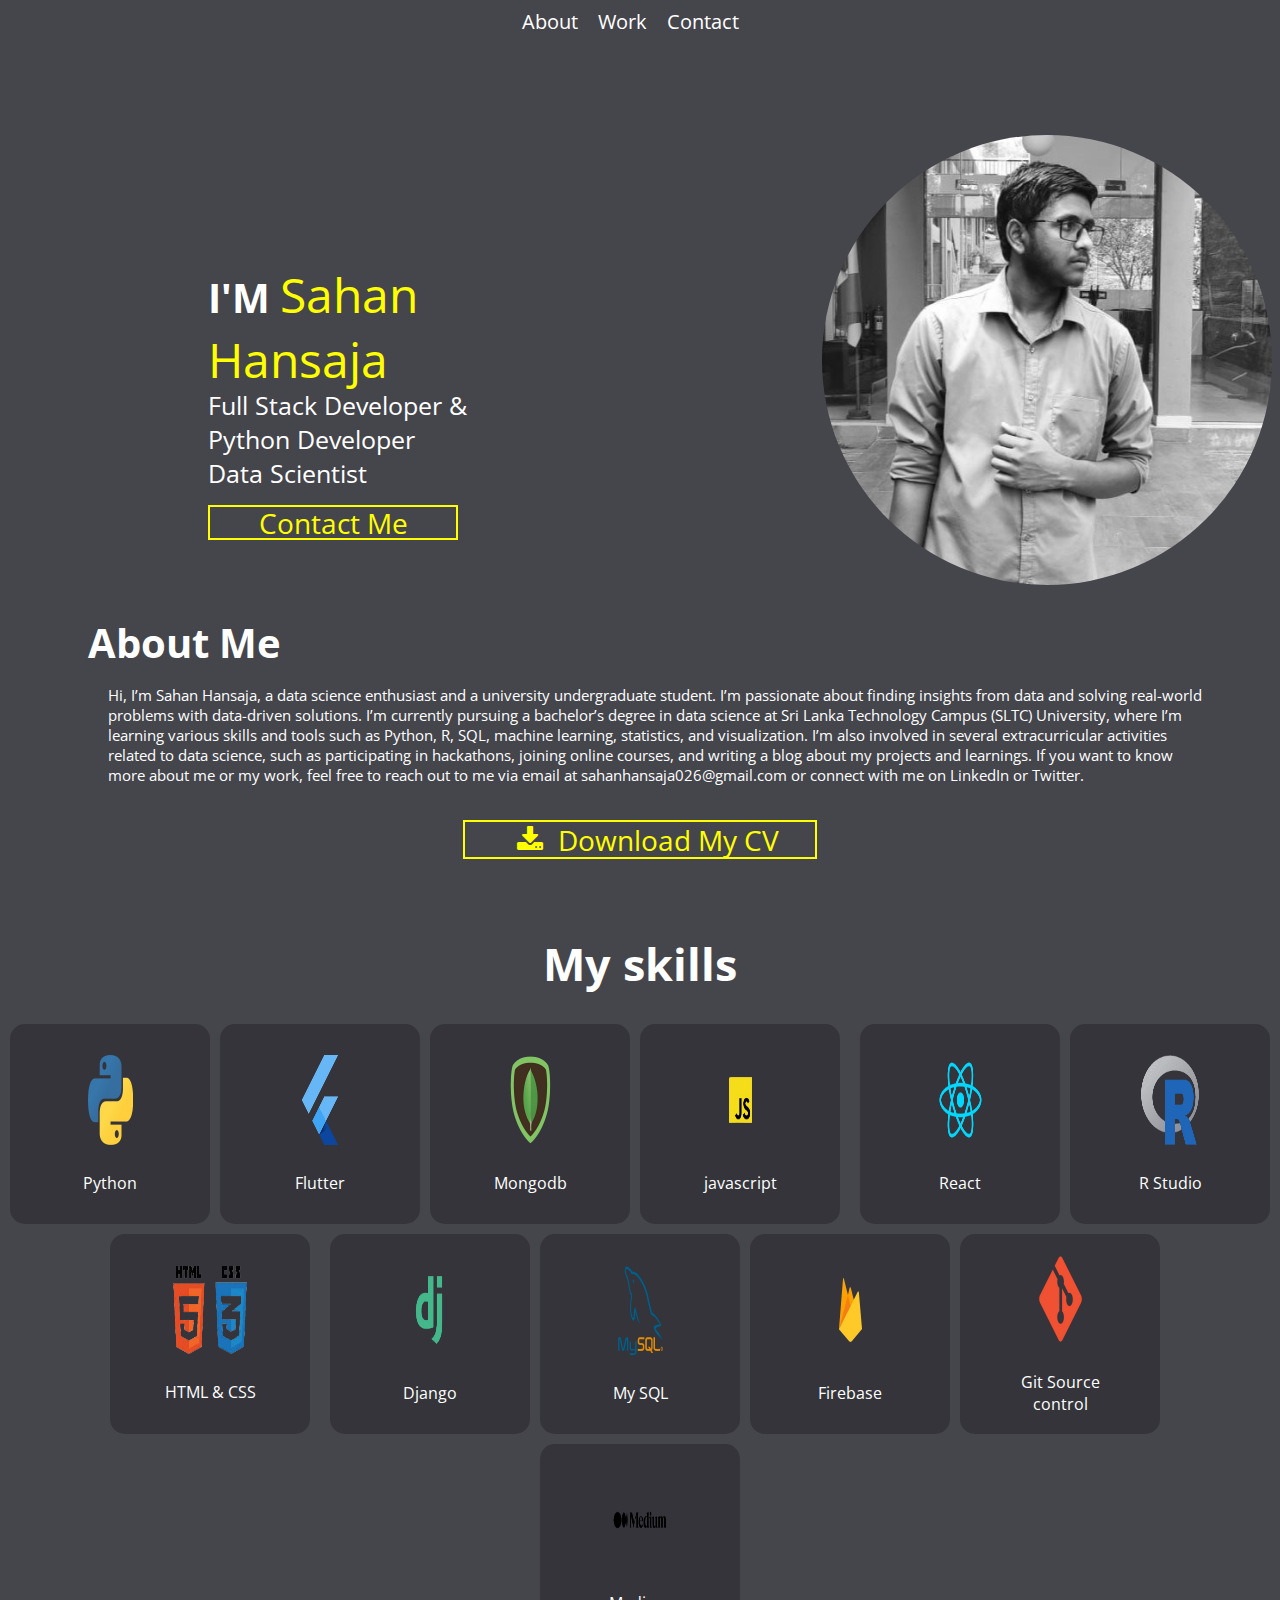
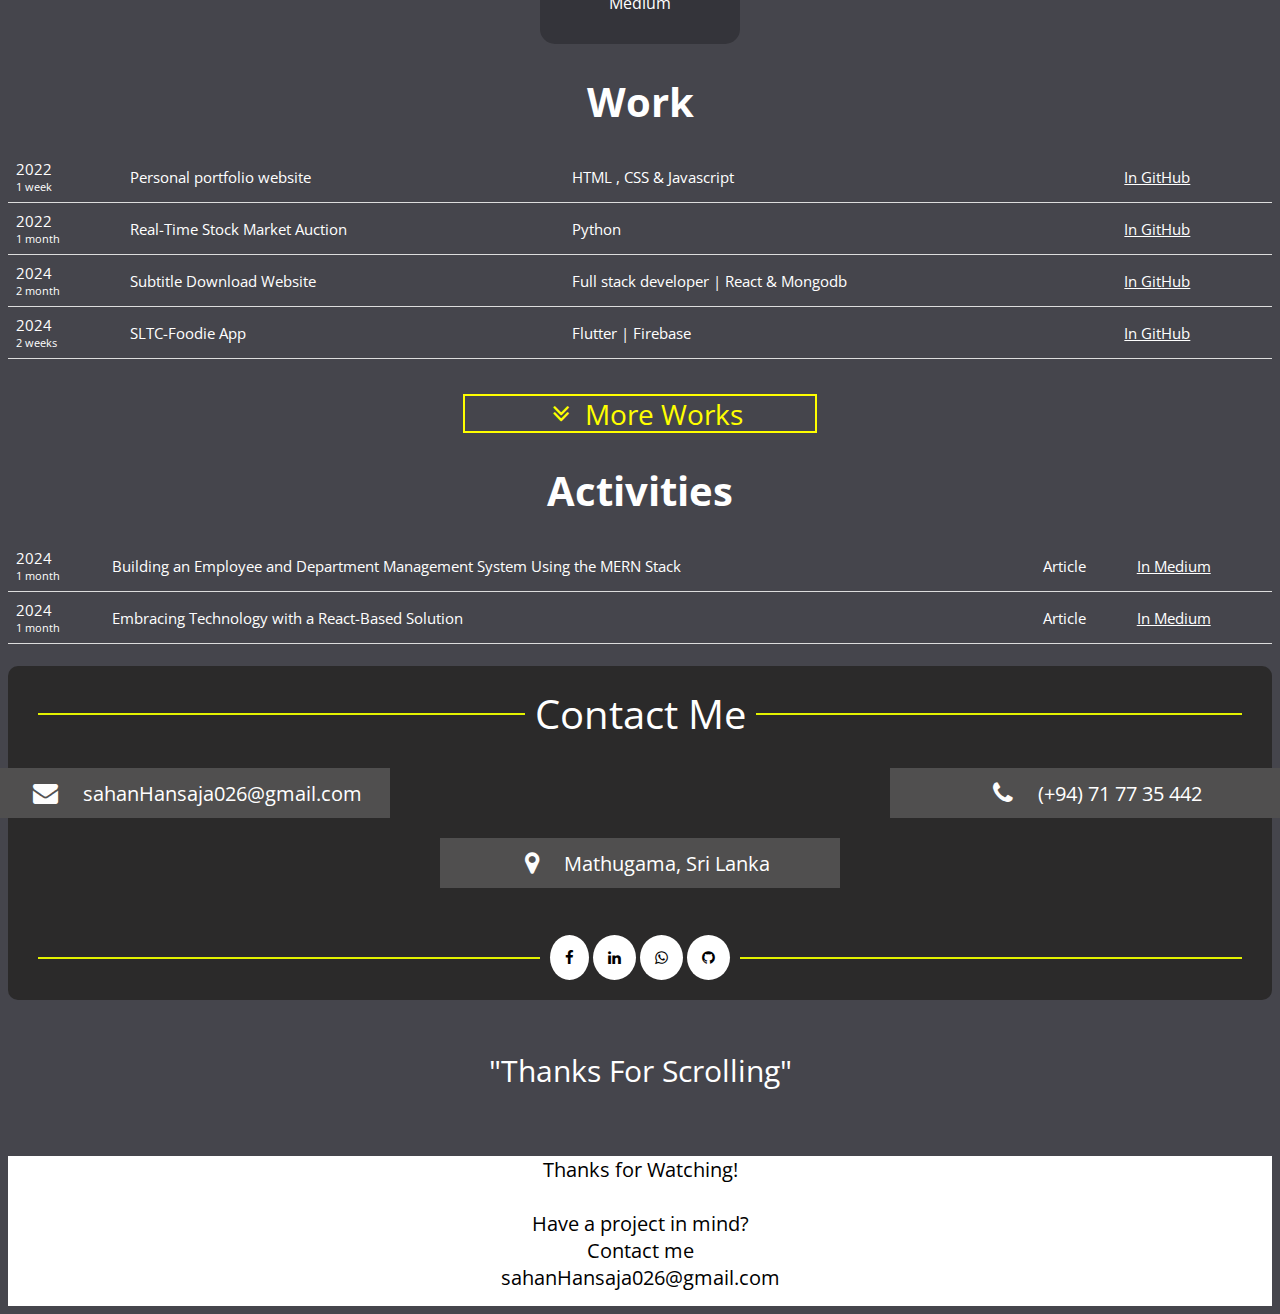
==== commit 4d81c3d8: "Update index.html" ====
--- a/index.html
+++ b/index.html
@@ -189,7 +189,7 @@
           <td>Full stack developer | React & Mongodb</td>
           <td>
             <a
-              href="https://github.com/sahanHansaja026/subtitle-website---MERN-"
+              href="https://github.com/sahanHansaja026/subtitle-website-MERN-"
               ><u>In GitHub</u></a
             >
           </td>
@@ -199,11 +199,11 @@
             2024<br />
             <div class="subtopic">2 weeks</div>
           </td>
-          <td>test_app</td>
+          <td>SLTC-Foodie App</td>
           <td>Flutter | Firebase</td>
           <td>
             <a
-              href="https://github.com/sahanHansaja026/Mobile-Templates---Flutter-"
+              href="https://github.com/sahanHansaja026/SLTC"
               ><u>In GitHub</u></a
             >
           </td>
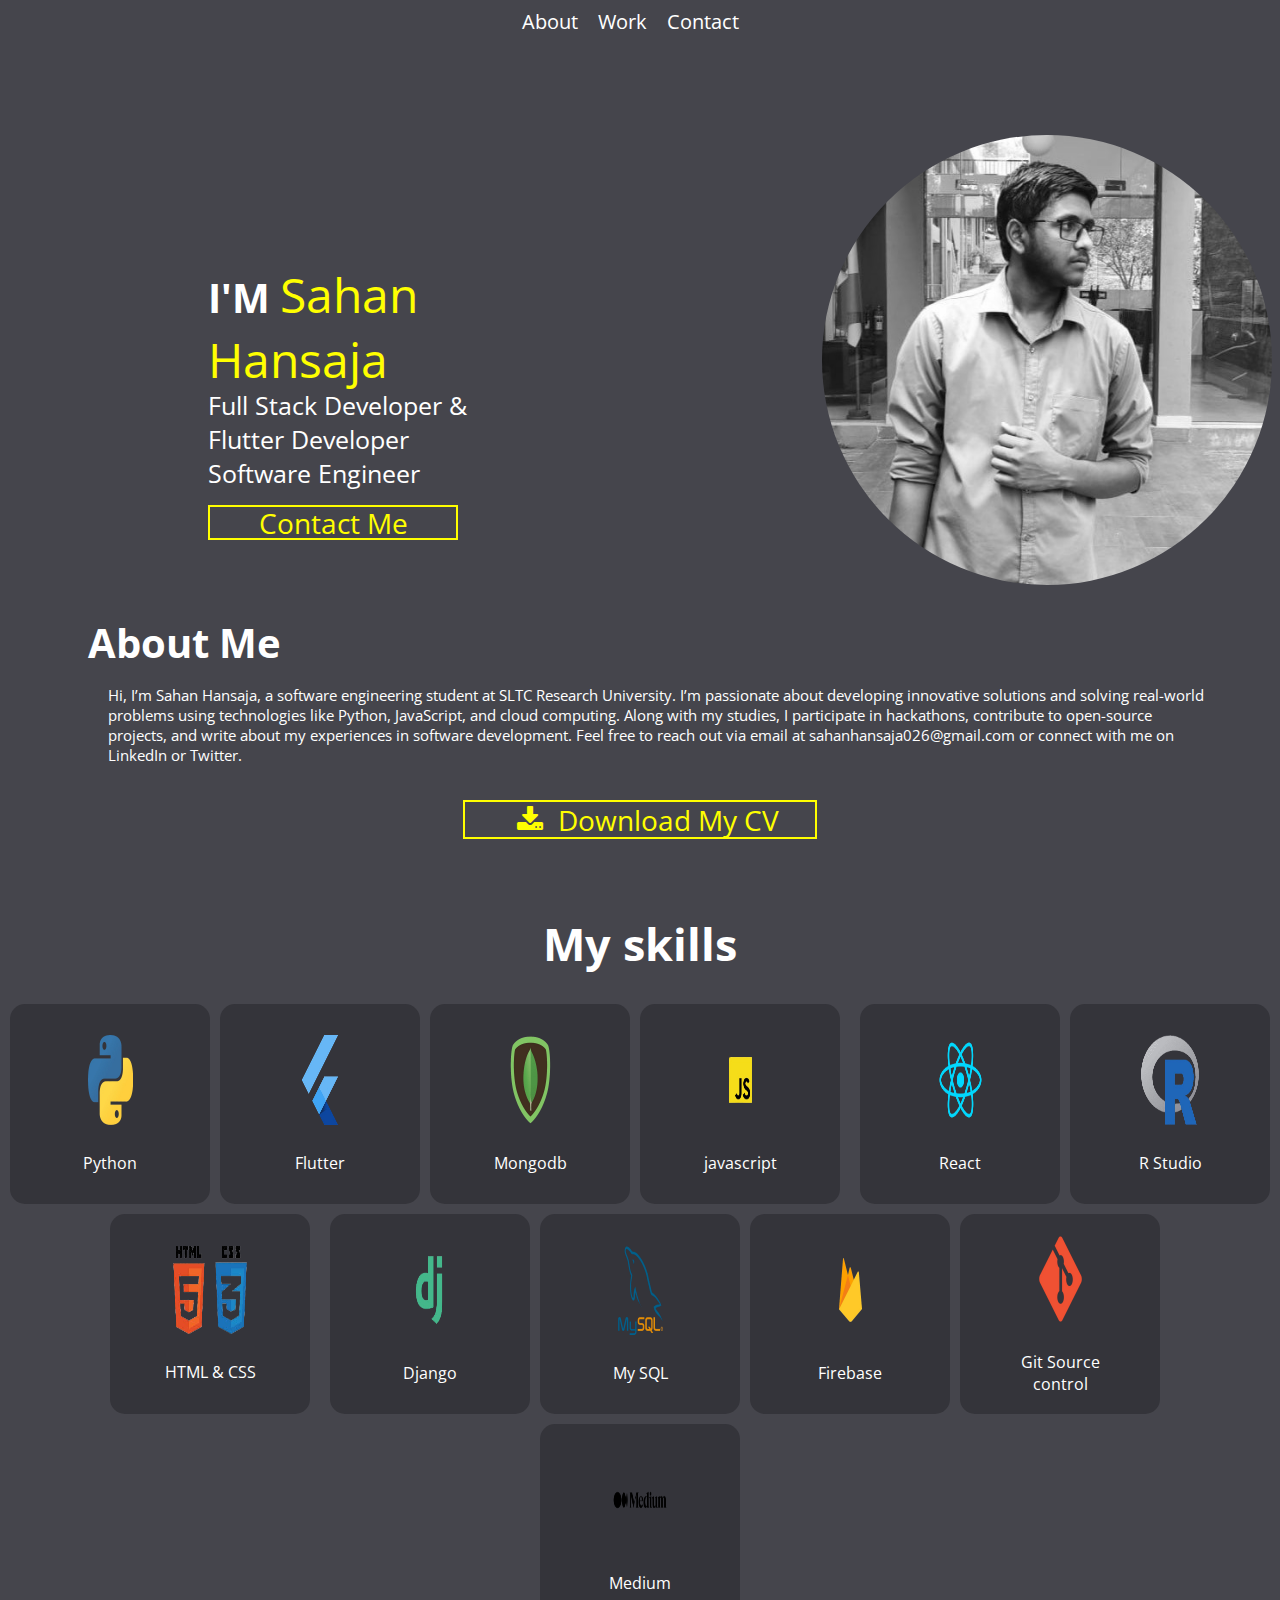
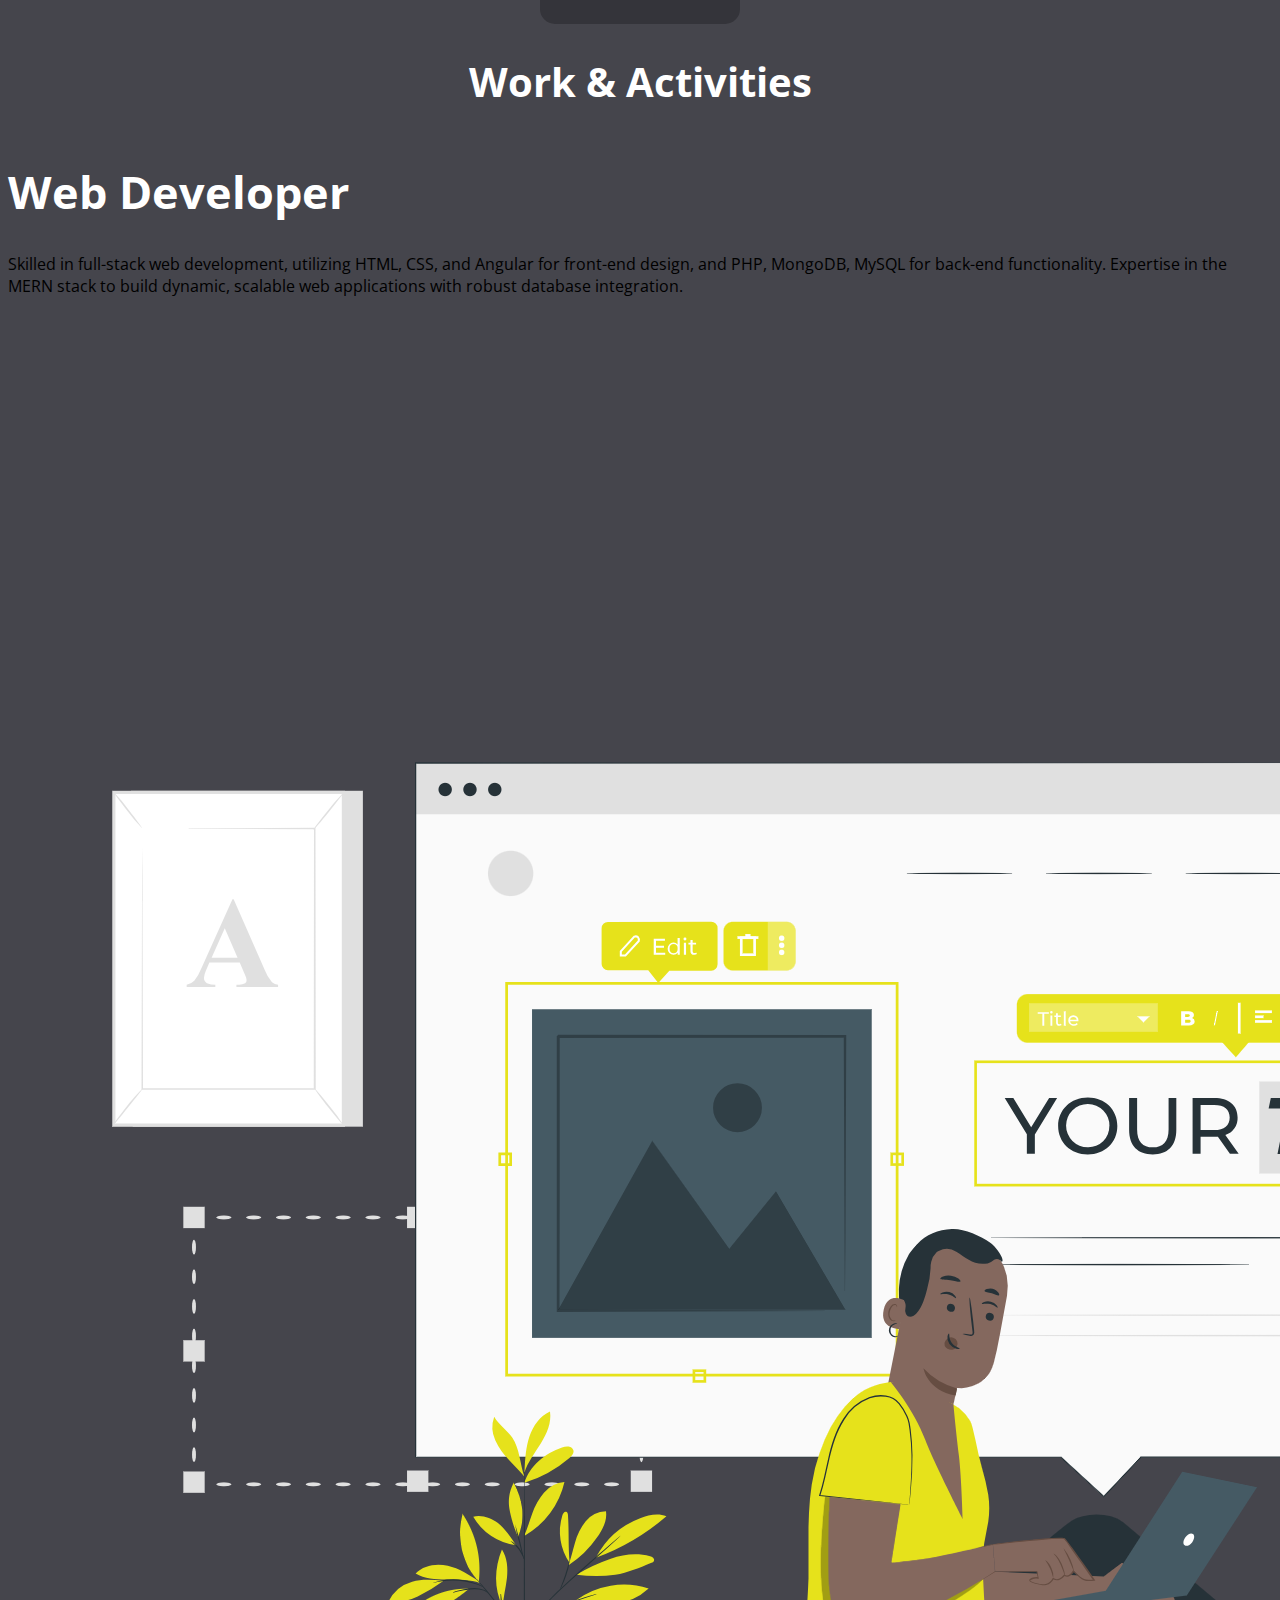
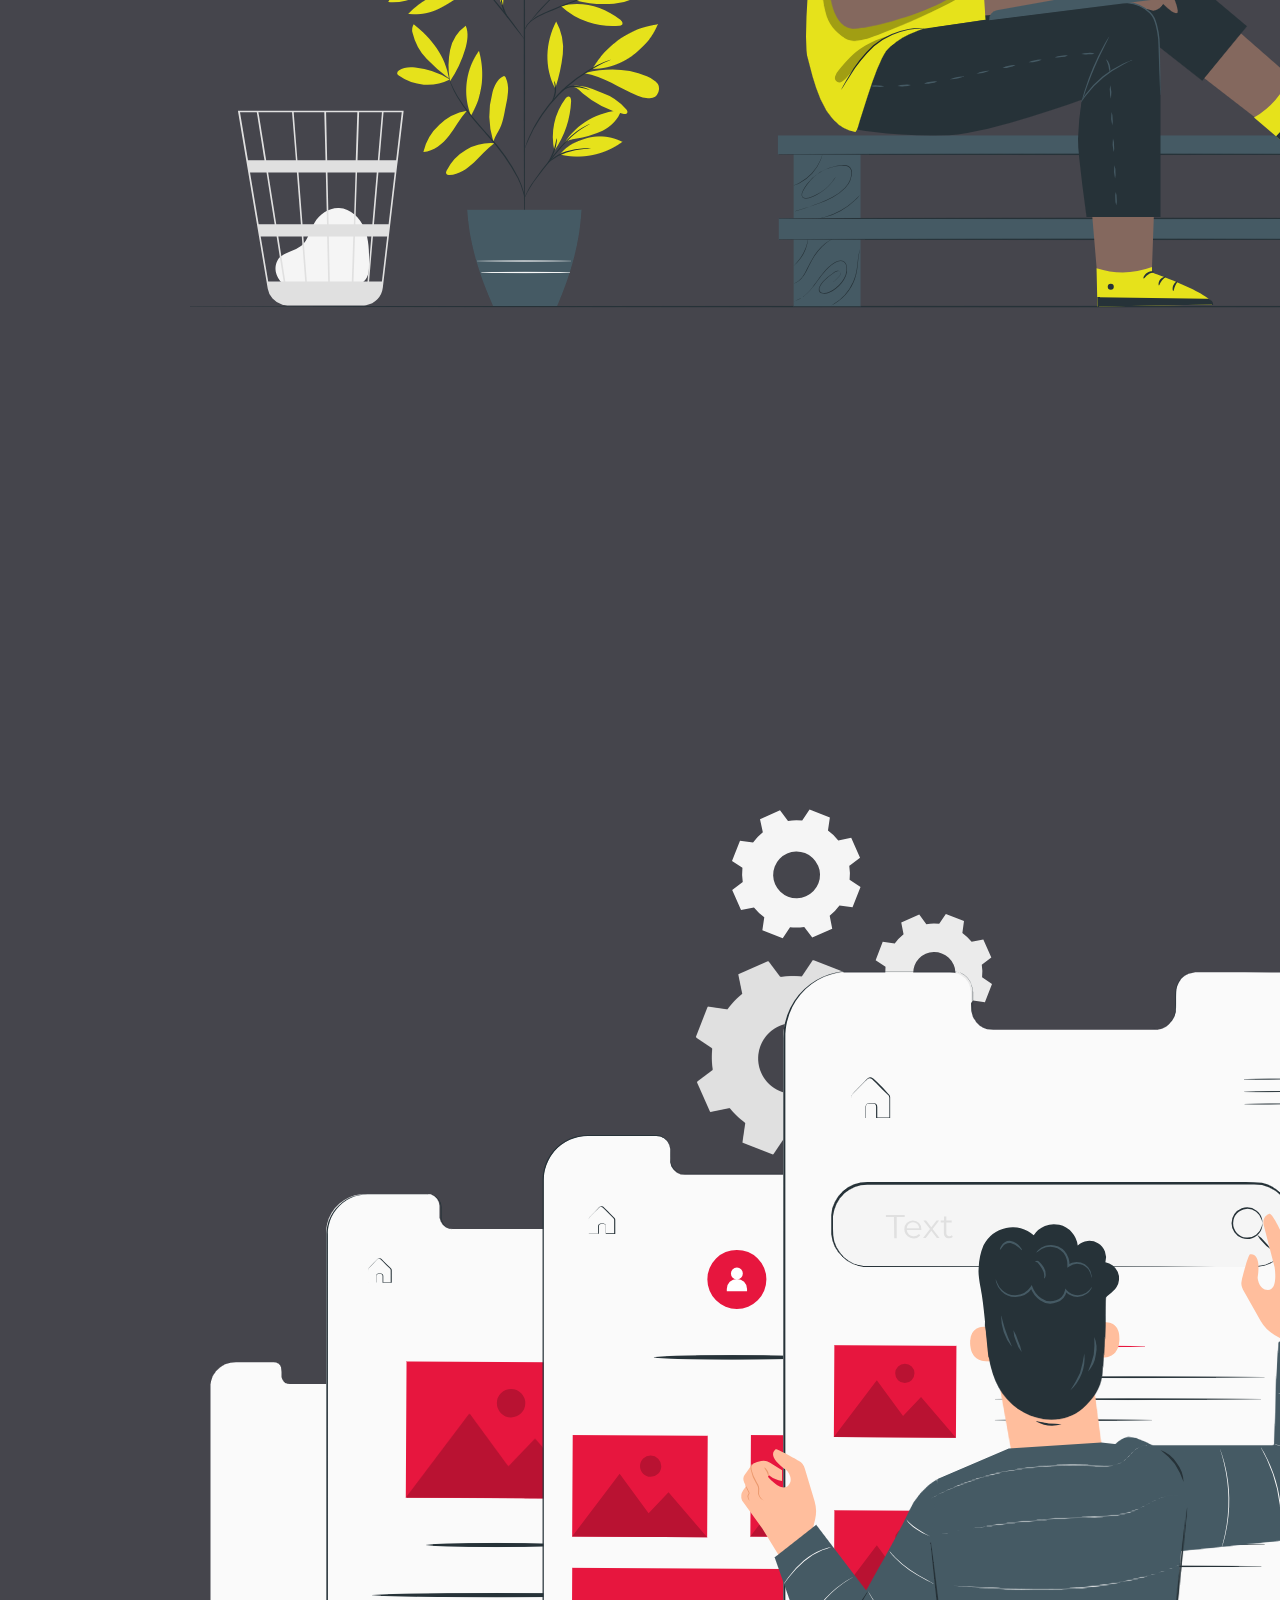
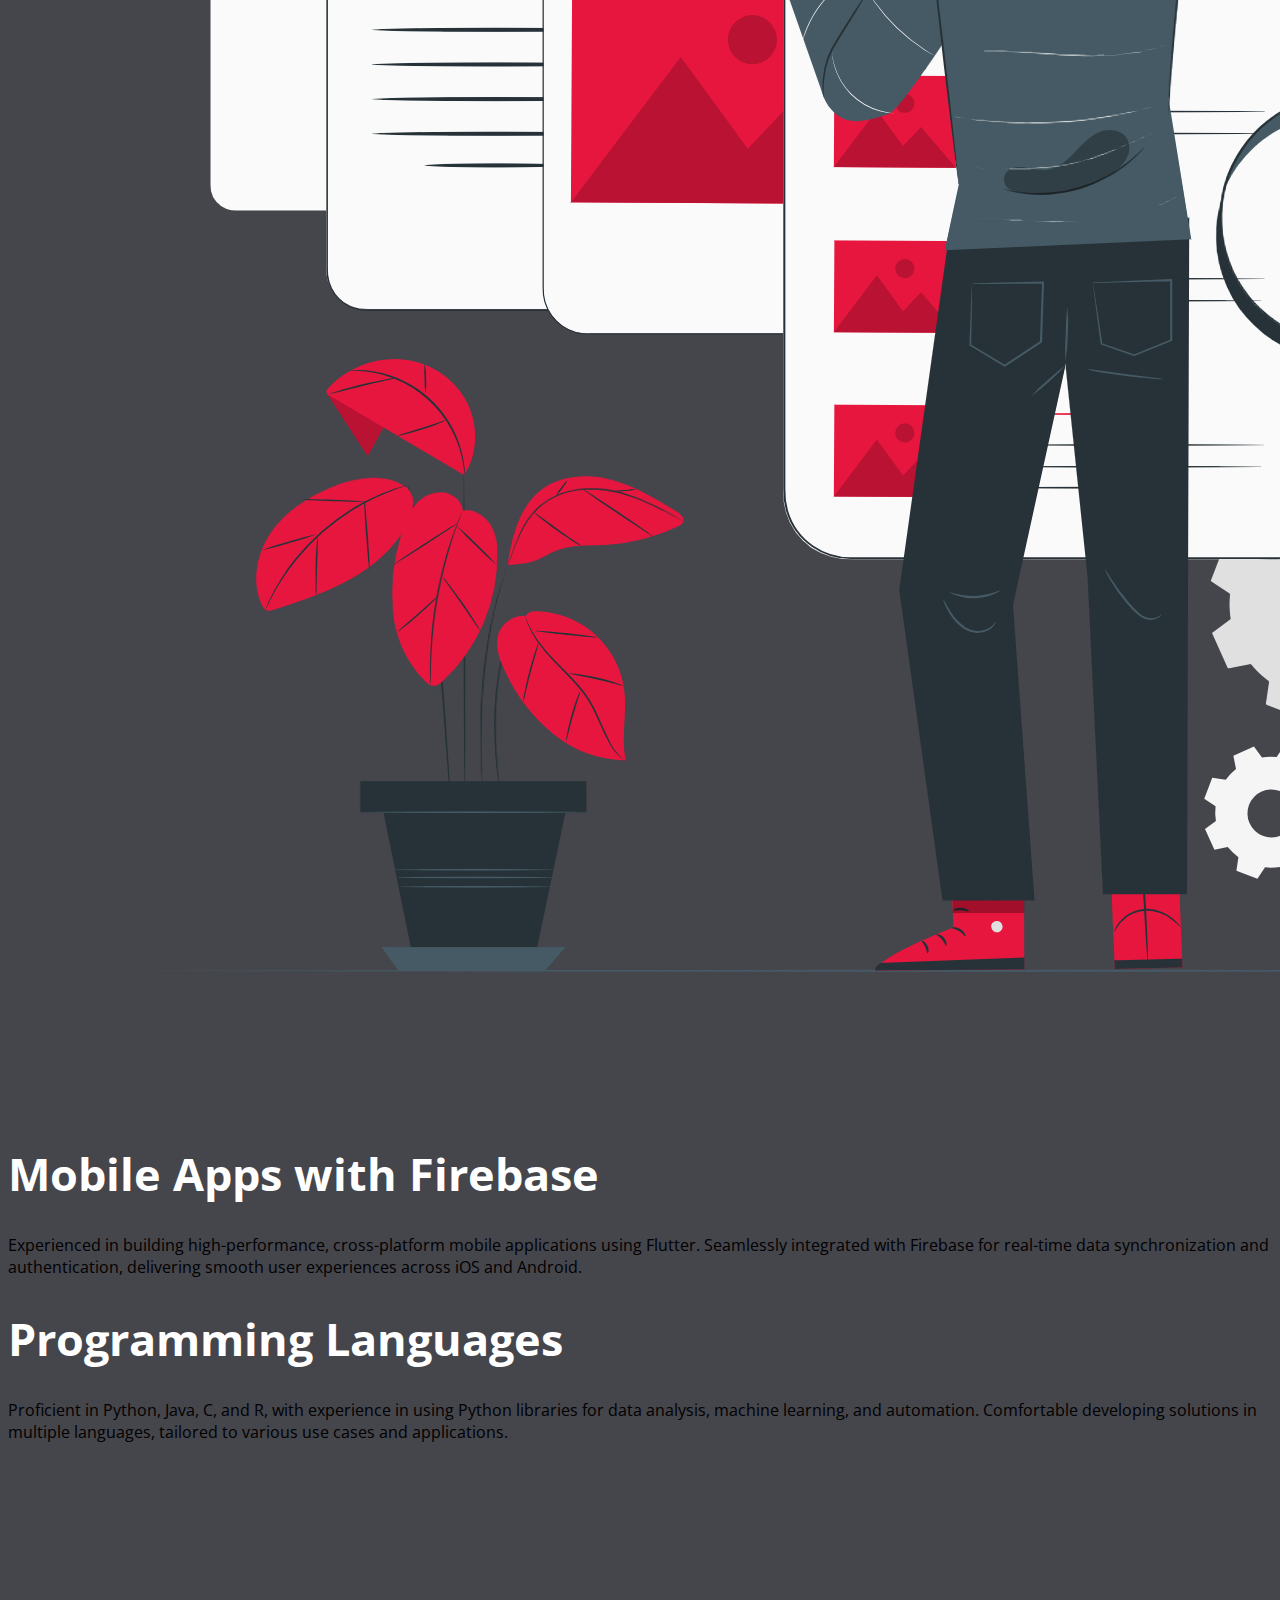
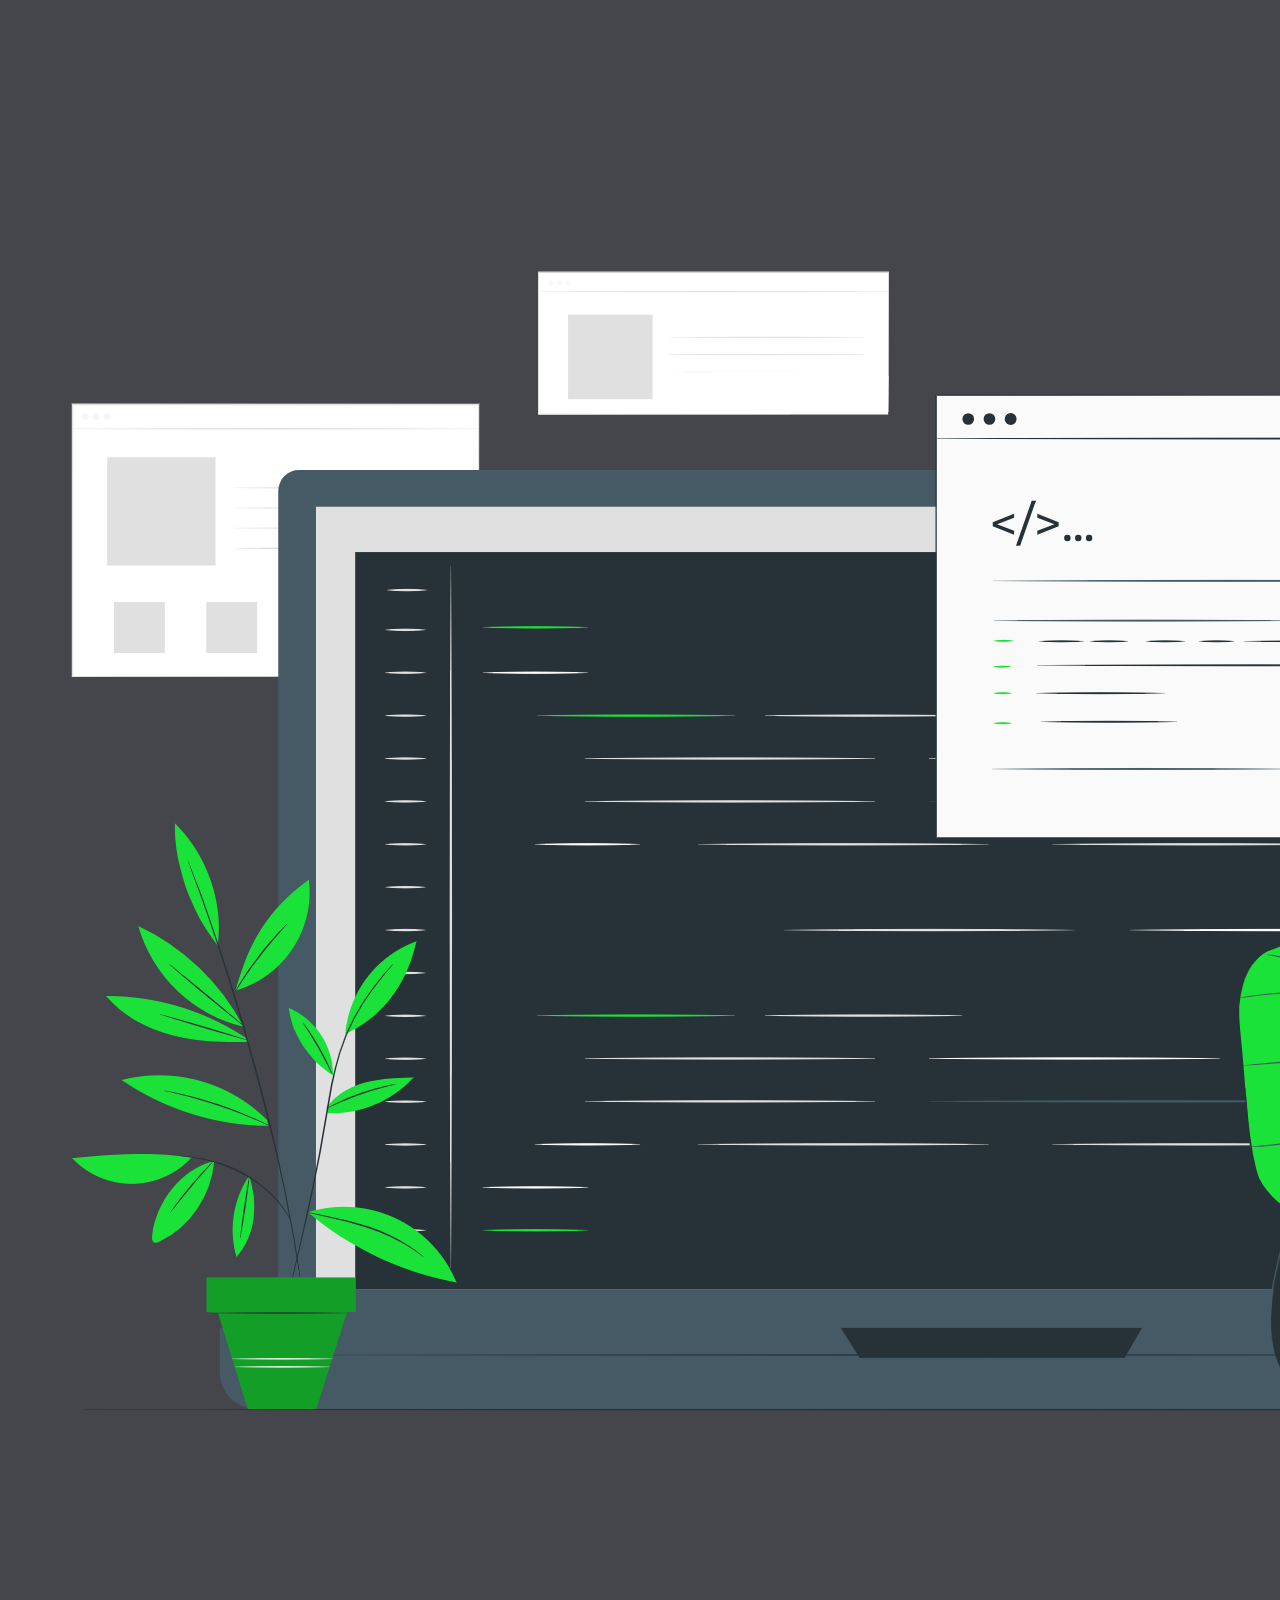
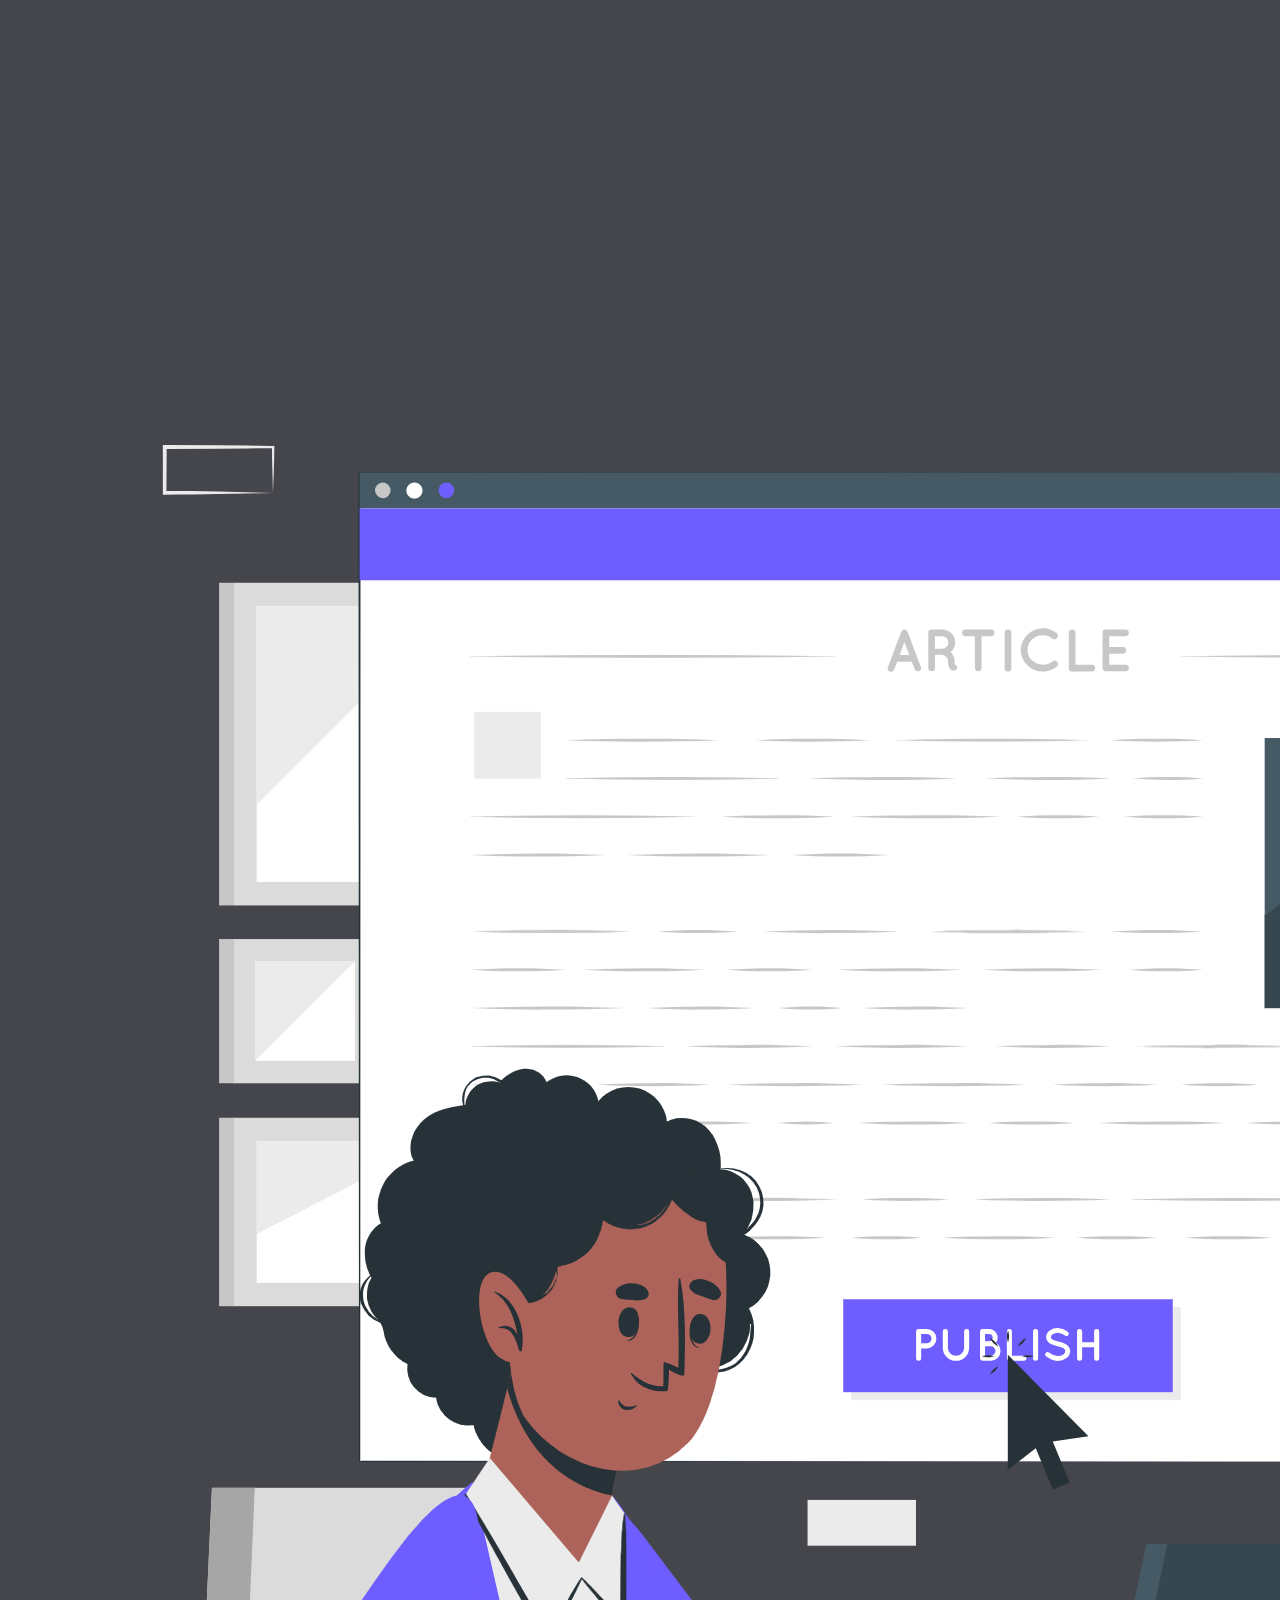
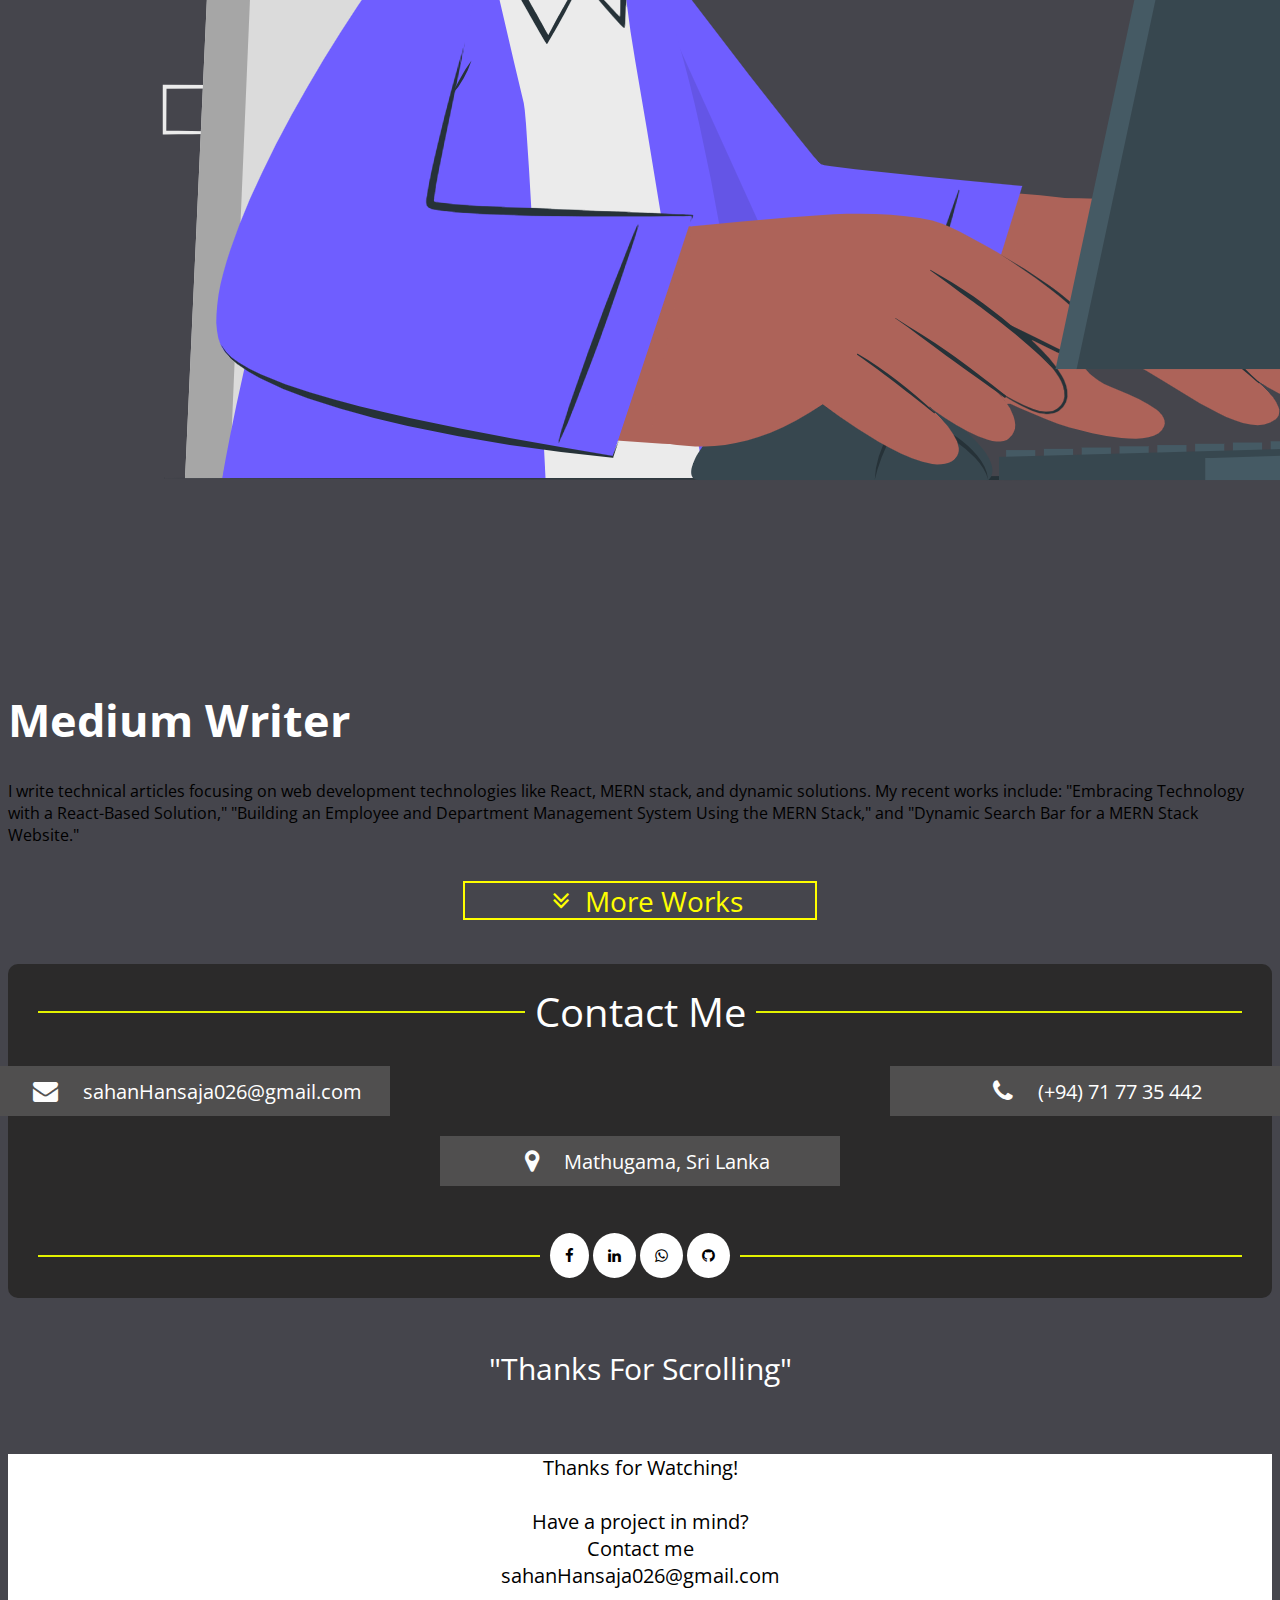
==== commit 53d03a6a: "Update index.html" ====
--- a/index.html
+++ b/index.html
@@ -1,312 +1,248 @@
 <html>
-  <head>
-    <title></title>
-    <link rel="stylesheet" href="style.css" />
-    <script src="script.js"></script>
-    <link rel="preconnect" href="https://fonts.googleapis.com" />
-    <link rel="preconnect" href="https://fonts.gstatic.com" crossorigin />
-    <link
-      href="https://fonts.googleapis.com/css2?family=Open+Sans:ital,wght@0,300..800;1,300..800&display=swap"
-      rel="stylesheet"
-    />
-    <meta name="viewport" content="width=device-width, initial-scale=1" />
-    <link
-      rel="stylesheet"
-      href="https://cdnjs.cloudflare.com/ajax/libs/font-awesome/4.7.0/css/font-awesome.min.css"
-    />
-  </head>
-  <body>
-    <nav id="myTopnav">
-      <a class="link" href="#about">About</a>
-      <a class="link" href="#work">Work</a>
-      <a class="link" href="#contact">Contact</a>
-      <a href="javascript:void(0);" class="icon" onclick="myFunction()"></a>
-    </nav>
-    <div class="profile">
-      <div class="texts">
-        <h1>
-          I'M <font color="yellow" size="7px"><b>Sahan Hansaja</b></font>
-        </h1>
-        <h2>Full Stack Developer & Python Developer</h2>
-        <h2>Data Scientist</h2>
-        <button>Contact Me</button>
-      </div>
-      <img
-        class="grayscale"
-        src="images/profile.jpg"
-        alt="Profile"
-        width="300"
-        height="300"
-      />
-    </div>
-    <div class="sections" id="about">About Me</div>
-    <div class="about">
-      <p>
-        Hi, I’m Sahan Hansaja, a data science enthusiast and a university
-        undergraduate student. I’m passionate about finding insights from data
-        and solving real-world problems with data-driven solutions. I’m
-        currently pursuing a bachelor’s degree in data science at Sri Lanka
-        Technology Campus (SLTC) University, where I’m learning various skills
-        and tools such as Python, R, SQL, machine learning, statistics, and
-        visualization. I’m also involved in several extracurricular activities
-        related to data science, such as participating in hackathons, joining
-        online courses, and writing a blog about my projects and learnings. If
-        you want to know more about me or my work, feel free to reach out to me
-        via email at sahanhansaja026@gmail.com or connect with me on LinkedIn or
-        Twitter.
-      </p>
-    </div>
+
+<head>
+  <title></title>
+  <link rel="stylesheet" href="style.css" />
+  <script src="script.js"></script>
+  <link rel="preconnect" href="https://fonts.googleapis.com" />
+  <link rel="preconnect" href="https://fonts.gstatic.com" crossorigin />
+  <link href="https://fonts.googleapis.com/css2?family=Open+Sans:ital,wght@0,300..800;1,300..800&display=swap"
+    rel="stylesheet" />
+  <meta name="viewport" content="width=device-width, initial-scale=1" />
+  <link rel="stylesheet" href="https://cdnjs.cloudflare.com/ajax/libs/font-awesome/4.7.0/css/font-awesome.min.css" />
+</head>
+
+<body>
+  <nav id="myTopnav">
+    <a class="link" href="#about">About</a>
+    <a class="link" href="#work">Work</a>
+    <a class="link" href="#contact">Contact</a>
+    <a href="javascript:void(0);" class="icon" onclick="myFunction()"></a>
+  </nav>
+  <div class="profile">
+    <div class="texts">
+      <h1>
+        I'M <font color="yellow" size="7px"><b>Sahan Hansaja</b></font>
+      </h1>
+      <h2>Full Stack Developer & Flutter Developer</h2>
+      <h2>Software Engineer</h2>
+      <button>Contact Me</button>
+    </div>
+    <img class="grayscale" src="images/profile.jpg" alt="Profile" width="300" height="300" />
+  </div>
+  <div class="sections" id="about">About Me</div>
+  <div class="about">
+    <p>
+      Hi, I’m Sahan Hansaja, a software engineering student at SLTC Research University. I’m passionate about developing
+      innovative solutions and solving real-world problems using technologies like Python, JavaScript, and cloud
+      computing. Along with my studies, I participate in hackathons, contribute to open-source projects, and write about
+      my experiences in software development. Feel free to reach out via email at sahanhansaja026@gmail.com or connect
+      with me on LinkedIn or Twitter.
+    </p>
+  </div>
+  <center>
+    <a href="sahan hansaja CV .pdf" class="btn" download>
+      <i class="fa fa-download"></i> Download My CV
+    </a>
+  </center>
+  <br />
+  <br />
+  <center>
+    <h1>My skills</h1>
+  </center>
+  <div class="iconset">
+    <!--Python-->
+    <div class="poster">
+      <img src="images/python.png" alt="Python Icon" />
+      <br />
+      Python
+    </div>
+    <!--Flutter-->
+    <div class="poster">
+      <img src="images/flutter.png" alt="Flutter Icon" />
+      <br />
+      Flutter
+    </div>
+    <!--Mongodb-->
+    <div class="poster">
+      <img src="images/mongodb.png" alt="mongodb Icon" />
+      <br />
+      Mongodb
+    </div>
+    <!--JavaScript-->
+    <div class="poster">
+      <img src="images/javascript.png" alt="javascript Icon" />
+      <br />
+      javascript
+    </div>
+
+    <br />
+
+    <!--React-->
+    <div class="poster">
+      <img src="images/react.png" alt="React Icon" />
+      <br />
+      React
+    </div>
+    <!--R-->
+    <div class="poster">
+      <img src="images/r.png" alt="r Icon" />
+      <br />
+      R Studio
+    </div>
+    <!--HTML and CSS-->
+    <div class="poster">
+      <img src="images/html.png" alt="html and css Icon" />
+      <br />
+      HTML & CSS
+    </div>
+
+    <br />
+
+    <!--Django-->
+    <div class="poster">
+      <img src="images/django.png" alt="Django Icon" />
+      <br />
+      Django
+    </div>
+    <!--MY SQL-->
+    <div class="poster">
+      <img src="images/sql.png" alt="MY SQL Icon" />
+      <br />
+      My SQL
+    </div>
+    <!--Firebase-->
+    <div class="poster">
+      <img src="images/firebase.png" alt="Firebase Icon" />
+      <br />
+      Firebase
+    </div>
+    <!--git-->
+    <div class="poster">
+      <img src="images/git.png" alt="git source control Icon" />
+      <br />
+      Git Source<br />control
+    </div>
+
+    <br />
+
+    <!--medium-->
+    <div class="poster">
+      <img src="images/medium.png" alt="medium Icon" />
+      <br />
+      Medium
+    </div>
+  </div>
+  <!--works-->
+  <center>
+    <div class="title" id="work">Work & Activities</div>
+  </center>
+  <br />
+  <div class="workflex">
+    <div class="workbox">
+      <div class="flexshow">
+        <h1>Web Developer </h1>
+        <p>
+          Skilled in full-stack web development, utilizing HTML, CSS, and Angular for front-end design, and PHP,
+          MongoDB,
+          MySQL for back-end functionality. Expertise in the MERN stack to build dynamic, scalable web applications with
+          robust database integration.
+        </p>
+      </div>
+      <img src="images/webdevelop.png" alt="Web Developer" />
+    </div>
+    <div class="workbox">
+      <img src="images/appdevelop.png" alt="App Developer" />
+      <div class="flexshow">
+        <h1>Mobile Apps with Firebase</h1>
+        <p>
+          Experienced in building high-performance, cross-platform mobile applications using Flutter. Seamlessly
+          integrated with Firebase for real-time data synchronization and authentication, delivering smooth user
+          experiences across iOS and Android.
+        </p>
+      </div>
+    </div>
+    <div class="workbox">
+      <div class="flexshow">
+        <h1>Programming Languages </h1>
+        <p>
+          Proficient in Python, Java, C, and R, with experience in using Python libraries for data analysis, machine
+          learning, and automation. Comfortable developing solutions in multiple languages, tailored to various use
+          cases
+          and applications.
+        </p>
+      </div>
+      <img src="images/coding.png" alt="Software Developer" />
+    </div>
+    <div class="workbox">
+      <img src="images/artical.png" alt="Medium writer" />
+      <div class="flexshow">
+        <h1>Medium Writer</h1>
+        <p>
+          I write technical articles focusing on web development technologies like React, MERN stack, and dynamic
+          solutions. My recent works include: "Embracing Technology with a React-Based Solution," "Building an Employee
+          and Department Management System Using the MERN Stack," and "Dynamic Search Bar for a MERN Stack Website."
+        </p>
+      </div>
+    </div>
+  </div>
+  <div class="portfolio">
     <center>
-      <a href="sahan hansaja CV .pdf" class="btn" download>
-        <i class="fa fa-download"></i> Download My CV
+      <a href="work.html" class="btn">
+        <i class="fa fa-angle-double-down"></i> More Works
       </a>
     </center>
-    <br />
-    <br />
-    <center><h1>My skills</h1></center>
-    <div class="iconset">
-      <!--Python-->
-      <div class="poster">
-        <img src="images/python.png" alt="Python Icon" />
-        <br />
-        Python
-      </div>
-      <!--Flutter-->
-      <div class="poster">
-        <img src="images/flutter.png" alt="Flutter Icon" />
-        <br />
-        Flutter
-      </div>
-      <!--Mongodb-->
-      <div class="poster">
-        <img src="images/mongodb.png" alt="mongodb Icon" />
-        <br />
-        Mongodb
-      </div>
-      <!--JavaScript-->
-      <div class="poster">
-        <img src="images/javascript.png" alt="javascript Icon" />
-        <br />
-        javascript
-      </div>
-
-      <br />
-
-      <!--React-->
-      <div class="poster">
-        <img src="images/react.png" alt="React Icon" />
-        <br />
-        React
-      </div>
-      <!--R-->
-      <div class="poster">
-        <img src="images/r.png" alt="r Icon" />
-        <br />
-        R Studio
-      </div>
-      <!--HTML and CSS-->
-      <div class="poster">
-        <img src="images/html.png" alt="html and css Icon" />
-        <br />
-        HTML & CSS
-      </div>
-
-      <br />
-
-      <!--Django-->
-      <div class="poster">
-        <img src="images/django.png" alt="Django Icon" />
-        <br />
-        Django
-      </div>
-      <!--MY SQL-->
-      <div class="poster">
-        <img src="images/sql.png" alt="MY SQL Icon" />
-        <br />
-        My SQL
-      </div>
-      <!--Firebase-->
-      <div class="poster">
-        <img src="images/firebase.png" alt="Firebase Icon" />
-        <br />
-        Firebase
-      </div>
-      <!--git-->
-      <div class="poster">
-        <img src="images/git.png" alt="git source control Icon" />
-        <br />
-        Git Source<br />control
-      </div>
-
-      <br />
-
-      <!--medium-->
-      <div class="poster">
-        <img src="images/medium.png" alt="medium Icon" />
-        <br />
-        Medium
-      </div>
-    </div>
-    <!--works-->
-    <center><div class="title" id="work">Work</div></center>
-    <br />
-    <div class="portfolio">
-      <table id="customers">
-        <tr>
-          <td>
-            2022<br />
-            <div class="subtopic">1 week</div>
-          </td>
-          <td>Personal portfolio website</td>
-          <td>HTML , CSS & Javascript</td>
-          <td>
-            <a
-              href="https://github.com/sahanHansaja026/My-Portfolio---HTML-CSS-JavaScript-"
-              ><u>In GitHub</u></a
-            >
-          </td>
-        </tr>
-        <tr>
-          <td>
-            2022<br />
-            <div class="subtopic">1 month</div>
-          </td>
-          <td>Real-Time Stock Market Auction</td>
-          <td>Python</td>
-          <td>
-            <a
-              href="https://github.com/sahanHansaja026/Real-Time-Stock-Market-Auction---Python-Web-Socket-"
-              ><u>In GitHub</u></a
-            >
-          </td>
-        </tr>
-        <tr>
-          <td>
-            2024<br />
-            <div class="subtopic">2 month</div>
-          </td>
-          <td>Subtitle Download Website</td>
-          <td>Full stack developer | React & Mongodb</td>
-          <td>
-            <a
-              href="https://github.com/sahanHansaja026/subtitle-website-MERN-"
-              ><u>In GitHub</u></a
-            >
-          </td>
-        </tr>
-        <tr>
-          <td>
-            2024<br />
-            <div class="subtopic">2 weeks</div>
-          </td>
-          <td>SLTC-Foodie App</td>
-          <td>Flutter | Firebase</td>
-          <td>
-            <a
-              href="https://github.com/sahanHansaja026/SLTC"
-              ><u>In GitHub</u></a
-            >
-          </td>
-        </tr>
-      </table>
+  </div>
+  <!--activities-->
+  <br />
+  <div class="portfolio">
+  </div>
+  <br />
+  <div class="contact-section">
+    <h1 class="contact-header" id="contact"><span>Contact Me</span></h1>
+    <br />
+    <div class="containers">
+      <div class="box-wrapper">
+        <div class="box">
+          <i class="fa fa-envelope" style="font-size: 25px; color: rgb(253, 253, 253)"></i>
+          sahanHansaja026@gmail.com
+        </div>
+        <div class="box">
+          <i class="fa fa-phone" style="font-size: 25px; color: rgb(253, 253, 253)"></i>(+94) 71 77 35 442
+        </div>
+      </div>
+      <div class="box-wrapper">
+        <div class="box">
+          <i class="fa fa-map-marker" style="font-size: 25px; color: rgb(253, 253, 253)"></i>Mathugama, Sri Lanka
+        </div>
+      </div>
+      <br />
+    </div>
+    <h1 class="contact-icon">
+      <span>
+        <a href="#" class="fa fa-facebook"></a>
+        <a href="#" class="fa fa-linkedin"></a>
+        <a href="https://wa.me/qr/B6ZVC2754A5DB1" class="fa fa-whatsapp"></a>
+        <a href="https://github.com/sahanHansaja026" class="fa fa-github"></a>
+      </span>
+    </h1>
+  </div>
+  <center>
+    <div class="end">"Thanks For Scrolling"</div>
+  </center>
+  <div class="foot">
+    <div class="textof">
       <center>
-        <a href="work.html" class="btn">
-          <i class="fa fa-angle-double-down"></i> More Works
-        </a>
+        <b>
+          Thanks for Watching!<br />
+          <br />
+          Have a project in mind?<br />
+          Contact me<br />
+          sahanHansaja026@gmail.com
+        </b>
       </center>
     </div>
-    <!--activities-->
-    <center><div class="title" id="work">Activities</div></center>
-    <br />
-    <div class="portfolio">
-      <table id="customers">
-        <tr>
-          <td>
-            2024<br />
-            <div class="subtopic">1 month</div>
-          </td>
-          <td>
-            Building an Employee and Department Management System Using the MERN
-            Stack
-          </td>
-          <td>Article</td>
-          <td>
-            <a
-              href="https://medium.com/@sahanhansaja026/building-an-employee-and-department-management-system-using-the-mern-stack-48e07afddf5f"
-              ><u>In Medium</u></a
-            >
-          </td>
-        </tr>
-        <tr>
-          <td>
-            2024<br />
-            <div class="subtopic">1 month</div>
-          </td>
-          <td>Embracing Technology with a React-Based Solution</td>
-          <td>Article</td>
-          <td>
-            <a
-              href="https://medium.com/@sahanhansaja026/embracing-technology-with-a-react-based-solution-4844857ac4e4"
-              ><u>In Medium</u></a
-            >
-          </td>
-        </tr>
-      </table>
-    </div>
-    <br />
-    <div class="contact-section">
-      <h1 class="contact-header" id="contact"><span>Contact Me</span></h1>
-      <br />
-      <div class="containers">
-        <div class="box-wrapper">
-          <div class="box">
-            <i
-              class="fa fa-envelope"
-              style="font-size: 25px; color: rgb(253, 253, 253)"
-            ></i>
-            sahanHansaja026@gmail.com
-          </div>
-          <div class="box">
-            <i
-              class="fa fa-phone"
-              style="font-size: 25px; color: rgb(253, 253, 253)"
-            ></i
-            >(+94) 71 77 35 442
-          </div>
-        </div>
-        <div class="box-wrapper">
-          <div class="box">
-            <i
-              class="fa fa-map-marker"
-              style="font-size: 25px; color: rgb(253, 253, 253)"
-            ></i
-            >Mathugama, Sri Lanka
-          </div>
-        </div>
-        <br />
-      </div>
-      <h1 class="contact-icon">
-        <span>
-          <a href="#" class="fa fa-facebook"></a>
-          <a href="#" class="fa fa-linkedin"></a>
-          <a href="https://wa.me/qr/B6ZVC2754A5DB1" class="fa fa-whatsapp"></a>
-          <a href="https://github.com/sahanHansaja026" class="fa fa-github"></a>
-        </span>
-      </h1>
-    </div>
-    <center><div class="end">"Thanks For Scrolling"</div></center>
-    <div class="foot">
-      <div class="textof">
-        <center>
-          <b>
-            Thanks for Watching!<br />
-            <br />
-            Have a project in mind?<br />
-            Contact me<br />
-            sahanHansaja026@gmail.com
-          </b>
-        </center>
-      </div>
-    </div>
-  </body>
+  </div>
+</body>
+
 </html>
